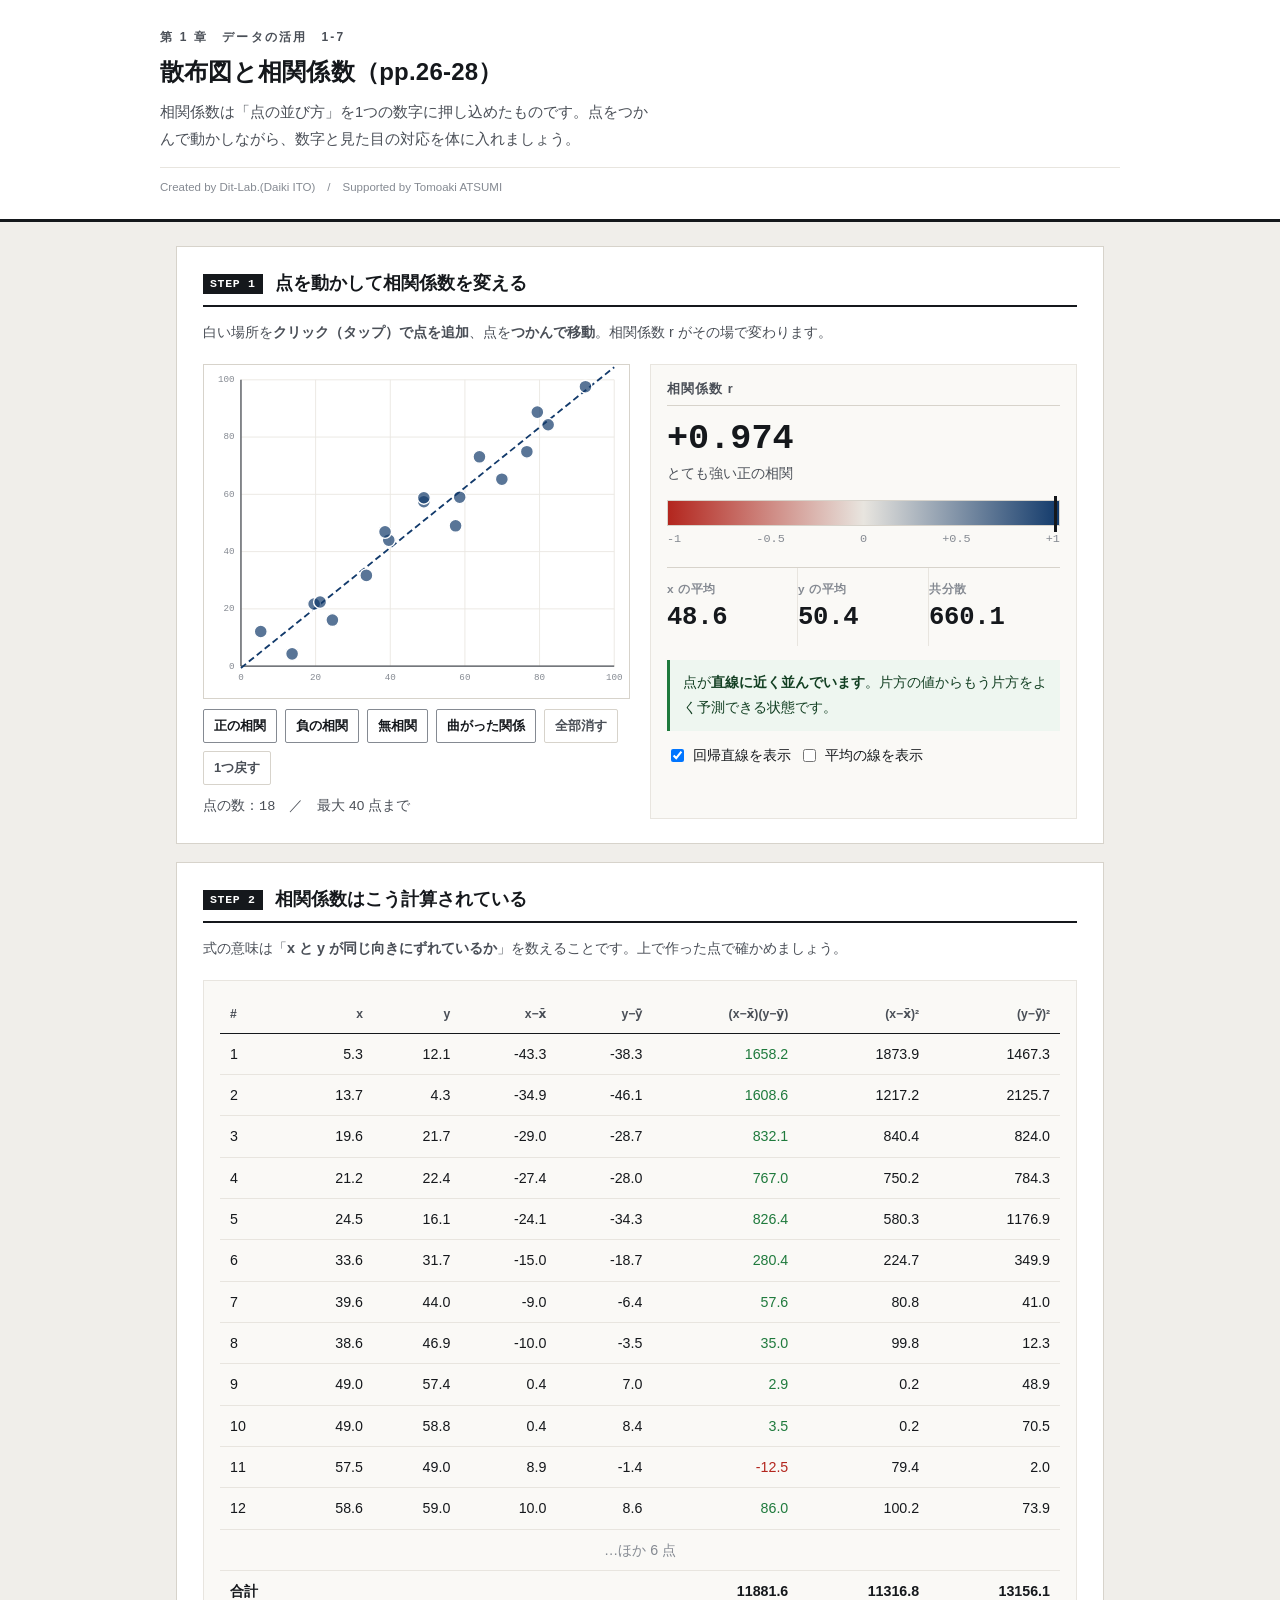
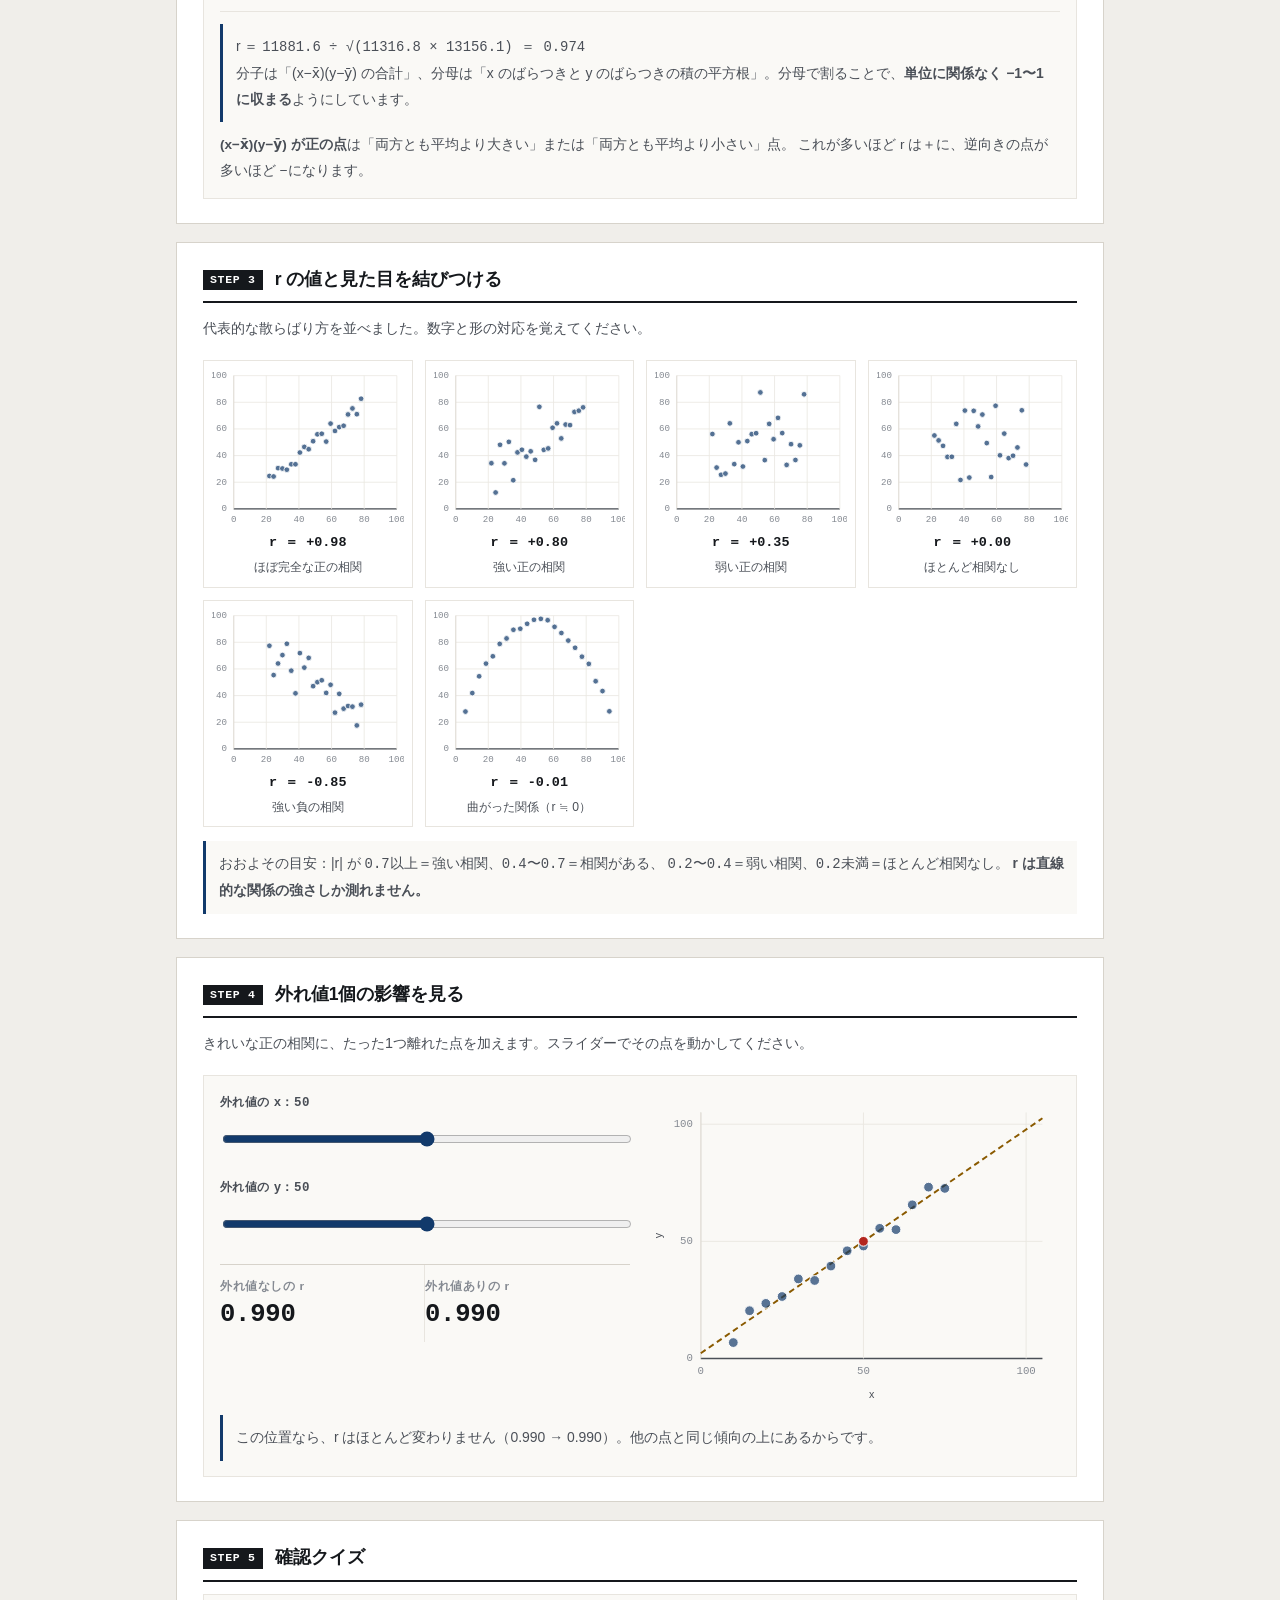
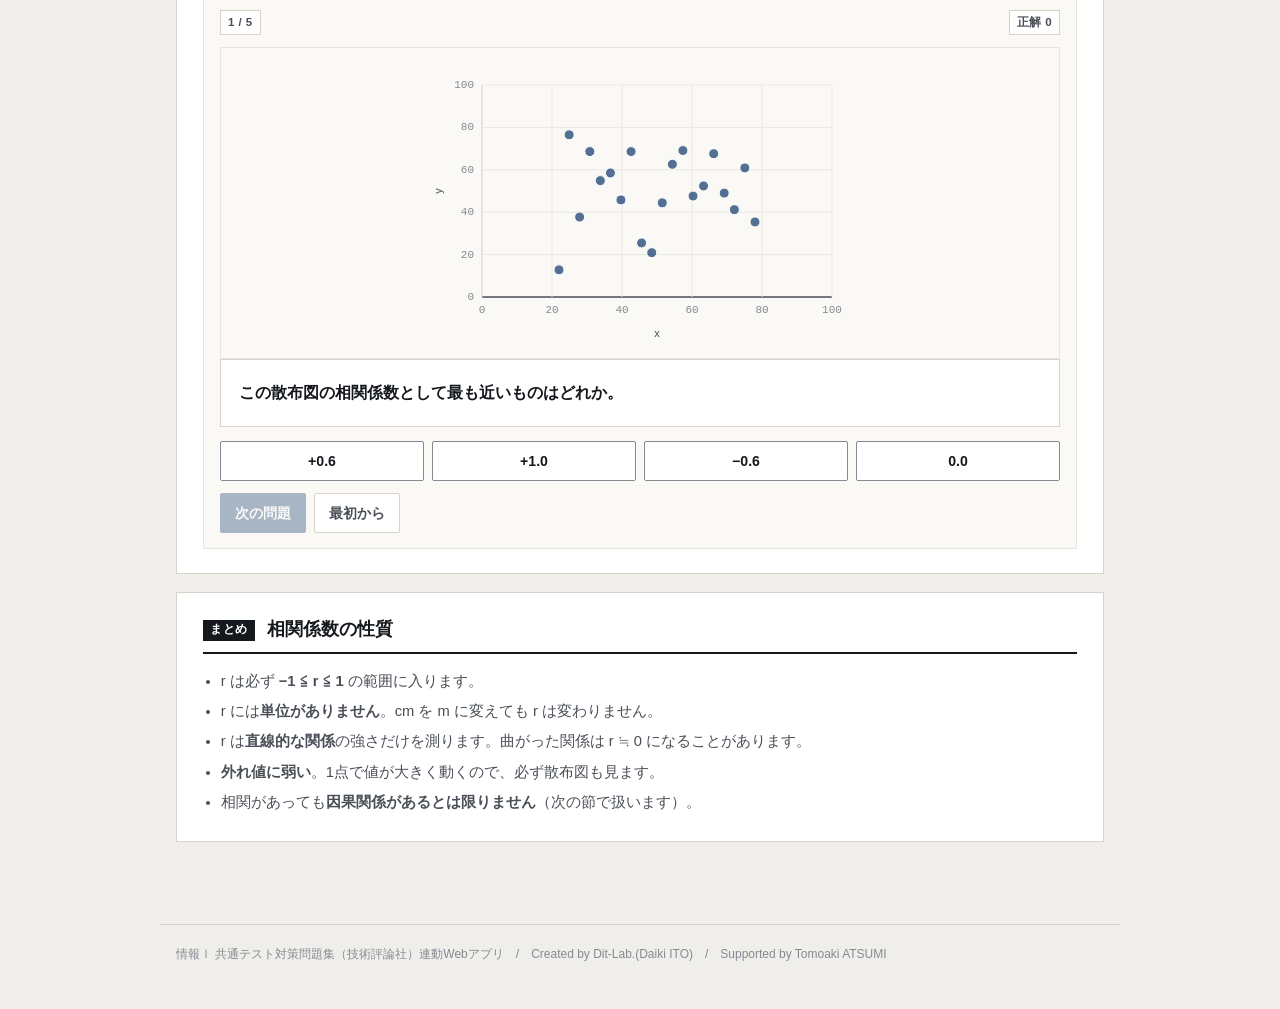
==== index.html @ 6dc11157 "feat: Streamlit版を静的Webアプリ化しGitHub Pagesで公開" ====
<!DOCTYPE html>
<html lang="ja">
<head>
<meta charset="UTF-8">
<meta name="viewport" content="width=device-width, initial-scale=1.0">
<title>散布図と相関係数｜情報Ⅰ共通テスト対策問題集</title>
<meta name="description" content="相関係数は「点の並び方」を1つの数字に押し込めたものです。点をつかんで動かしながら、数字と見た目の対応を体に入れましょう。">
<link rel="icon" href="data:image/svg+xml,%3Csvg xmlns=%22http://www.w3.org/2000/svg%22 viewBox=%220 0 32 32%22%3E%3Crect width=%2232%22 height=%2232%22 fill=%22%2315181c%22/%3E%3Ctext x=%2216%22 y=%2222%22 font-size=%2218%22 font-family=%22monospace%22 fill=%22%23fff%22 text-anchor=%22middle%22%3E01%3C/text%3E%3C/svg%3E">
<link rel="stylesheet" href="css/style.css">
<link rel="stylesheet" href="css/app.css">
</head>
<body>

<header class="app-header">
  <div class="inner">
    <span class="eyebrow">第 1 章　データの活用　1-7</span>
    <h1>散布図と相関係数（pp.26-28）</h1>
    <p class="lead">相関係数は「点の並び方」を1つの数字に押し込めたものです。点をつかんで動かしながら、数字と見た目の対応を体に入れましょう。</p>
    <p class="credit">Created by Dit-Lab.(Daiki ITO)　/　Supported by Tomoaki ATSUMI</p>
  </div>
</header>

<main class="wrap">
  <section class="step" id="step1">
    <h2><span class="no">STEP 1</span>点を動かして相関係数を変える</h2>
    <p class="desc">白い場所を<strong>クリック（タップ）で点を追加</strong>、点を<strong>つかんで移動</strong>。相関係数 r がその場で変わります。</p>

    <div class="grid c2">
      <div>
        <div id="playBox"></div>
        <div class="btn-row" style="margin-top:10px">
          <button class="btn sm" data-shape="pos">正の相関</button>
          <button class="btn sm" data-shape="neg">負の相関</button>
          <button class="btn sm" data-shape="none">無相関</button>
          <button class="btn sm" data-shape="curve">曲がった関係</button>
          <button class="btn sm ghost" id="clearPts">全部消す</button>
          <button class="btn sm ghost" id="undoPt">1つ戻す</button>
        </div>
        <p class="why" style="margin-top:8px">点の数：<span class="mono" id="ptCount">0</span>　／　最大 40 点まで</p>
      </div>

      <div class="panel">
        <h3>相関係数 r</h3>
        <div class="rval" id="rVal">—</div>
        <div class="rword" id="rWord"></div>
        <div class="rmeter">
          <div class="scale"><div class="needle" id="needle" style="left:50%"></div></div>
          <div class="ticks"><span>-1</span><span>-0.5</span><span>0</span><span>+0.5</span><span>+1</span></div>
        </div>
        <div class="metrics" style="margin-top:16px">
          <div class="metric"><div class="k">x の平均</div><div class="v" id="mMx">—</div></div>
          <div class="metric"><div class="k">y の平均</div><div class="v" id="mMy">—</div></div>
          <div class="metric"><div class="k">共分散</div><div class="v" id="mCov">—</div></div>
        </div>
        <div class="note" id="rNote" style="margin-top:14px"></div>
        <div class="btn-row" style="margin-top:12px">
          <label style="font-size:.85rem;display:flex;align-items:center;gap:6px">
            <input type="checkbox" id="showLine" checked> 回帰直線を表示
          </label>
          <label style="font-size:.85rem;display:flex;align-items:center;gap:6px">
            <input type="checkbox" id="showMean"> 平均の線を表示
          </label>
        </div>
      </div>
    </div>
  </section>

  <section class="step" id="step2">
    <h2><span class="no">STEP 2</span>相関係数はこう計算されている</h2>
    <p class="desc">式の意味は「<strong>x と y が同じ向きにずれているか</strong>」を数えることです。上で作った点で確かめましょう。</p>
    <div class="panel">
      <div class="tbl-scroll">
        <table class="tbl" id="calcTable">
          <thead><tr><th>#</th><th>x</th><th>y</th><th>x−x̄</th><th>y−ȳ</th><th>(x−x̄)(y−ȳ)</th><th>(x−x̄)²</th><th>(y−ȳ)²</th></tr></thead>
          <tbody></tbody><tfoot></tfoot>
        </table>
      </div>
      <div class="note info" style="margin-top:12px" id="formulaNote"></div>
      <p class="why" style="margin-top:10px">
        <strong>(x−x̄)(y−ȳ) が正の点</strong>は「両方とも平均より大きい」または「両方とも平均より小さい」点。
        これが多いほど r は＋に、逆向きの点が多いほど −になります。
      </p>
    </div>
  </section>

  <section class="step" id="step3">
    <h2><span class="no">STEP 3</span>r の値と見た目を結びつける</h2>
    <p class="desc">代表的な散らばり方を並べました。数字と形の対応を覚えてください。</p>
    <div class="gallery" id="gallery"></div>
    <div class="note info" style="margin-top:14px">
      おおよその目安：|r| が <span class="mono">0.7以上</span>＝強い相関、<span class="mono">0.4〜0.7</span>＝相関がある、
      <span class="mono">0.2〜0.4</span>＝弱い相関、<span class="mono">0.2未満</span>＝ほとんど相関なし。
      <strong>r は直線的な関係の強さしか測れません。</strong>
    </div>
  </section>

  <section class="step" id="step4">
    <h2><span class="no">STEP 4</span>外れ値1個の影響を見る</h2>
    <p class="desc">きれいな正の相関に、たった1つ離れた点を加えます。スライダーでその点を動かしてください。</p>
    <div class="panel">
      <div class="grid c2">
        <div>
          <label class="fld" for="outX">外れ値の x：<span class="mono" id="outXv">50</span></label>
          <input type="range" id="outX" min="0" max="100" step="1" value="50">
          <label class="fld" style="margin-top:10px" for="outY">外れ値の y：<span class="mono" id="outYv">50</span></label>
          <input type="range" id="outY" min="0" max="100" step="1" value="50">
          <div class="metrics" style="margin-top:14px">
            <div class="metric"><div class="k">外れ値なしの r</div><div class="v" id="rBase">—</div></div>
            <div class="metric"><div class="k">外れ値ありの r</div><div class="v" id="rWith">—</div></div>
          </div>
        </div>
        <div id="outChart"></div>
      </div>
      <div class="note" id="outNote" style="margin-top:12px"></div>
    </div>
  </section>

  <section class="step" id="step5">
    <h2><span class="no">STEP 5</span>確認クイズ</h2>
    <div class="panel">
      <div class="qhead">
        <span class="badge" id="qProgress">1 / 1</span>
        <span class="badge">正解 <span class="score" id="qScore">0</span></span>
      </div>
      <div id="qFigure"></div>
      <div class="card-q"><div class="q-scene" id="qText"></div></div>
      <div class="choice4" id="qChoices"></div>
      <div class="note" id="qFb" hidden style="margin-top:12px"></div>
      <div class="btn-row" style="margin-top:12px">
        <button class="btn primary" id="qNext" disabled>次の問題</button>
        <button class="btn ghost" id="qReset">最初から</button>
      </div>
    </div>
  </section>

  <section class="step">
    <h2><span class="no">まとめ</span>相関係数の性質</h2>
    <ul style="margin:0;padding-left:1.2em;color:var(--ink-2);font-size:.92rem;line-height:2.05">
      <li>r は必ず <strong>−1 ≦ r ≦ 1</strong> の範囲に入ります。</li>
      <li>r には<strong>単位がありません</strong>。cm を m に変えても r は変わりません。</li>
      <li>r は<strong>直線的な関係</strong>の強さだけを測ります。曲がった関係は r ≒ 0 になることがあります。</li>
      <li><strong>外れ値に弱い</strong>。1点で値が大きく動くので、必ず散布図も見ます。</li>
      <li>相関があっても<strong>因果関係があるとは限りません</strong>（次の節で扱います）。</li>
    </ul>
  </section>

</main>

<footer class="app-footer">
  情報Ⅰ 共通テスト対策問題集（技術評論社）連動Webアプリ　/　Created by Dit-Lab.(Daiki ITO)　/　Supported by Tomoaki ATSUMI
</footer>

<script src="js/chart.js"></script>
<script src="js/app.js"></script>
</body>
</html>
---- css/style.css ----
/* =========================================================
   情報Ⅰ 共通テスト対策問題集 — Web アプリ共通スタイル
   紙面（参考書）に寄せた設計。装飾色は使わず、色は意味を持つときだけ。
   ========================================================= */

:root{
  --paper:#ffffff;
  --paper-2:#faf9f6;      /* うすい紙 */
  --bg:#f0eeea;           /* 台紙 */
  --ink:#15181c;
  --ink-2:#4a4f57;
  --ink-3:#858a92;
  --rule:#d7d3cb;         /* 罫線 */
  --rule-2:#e8e5df;
  --accent:#123a6b;       /* 濃紺。主要操作と現在地だけに使う */
  --accent-w:#e9eef6;
  --zero:#c0392b;         /* 左＝0 */
  --one:#1d4ed8;          /* 右＝1 */
  --ok:#1f7a3d;   --ok-bg:#eef6f0;
  --ng:#b3261e;   --ng-bg:#fbefee;
  --warn:#8a5a00; --warn-bg:#fbf5e8;
  --font:"Hiragino Kaku Gothic ProN","Hiragino Sans","Yu Gothic Medium","Yu Gothic",
         "Noto Sans JP",Meiryo,-apple-system,BlinkMacSystemFont,sans-serif;
  --mono:"SFMono-Regular",Menlo,Consolas,"Courier New",monospace;
}

*{box-sizing:border-box}
[hidden]{display:none !important}
html{-webkit-text-size-adjust:100%}
body{
  margin:0; background:var(--bg); color:var(--ink);
  font-family:var(--font); font-size:16px; line-height:1.85;
  font-feature-settings:"palt" 1;
}
h1,h2,h3,h4{line-height:1.45; margin:0; font-weight:700}
p{margin:0 0 .75em} p:last-child{margin-bottom:0}
a{color:var(--accent)}

/* ---------- 標題 ---------- */
.app-header{background:var(--paper); border-bottom:3px solid var(--ink); padding:26px 20px 20px}
.app-header .inner{max-width:960px; margin:0 auto}
.app-header .eyebrow{
  font-size:.75rem; font-weight:700; color:var(--ink-2); letter-spacing:.18em;
  display:block; margin-bottom:7px;
}
.app-header h1{font-size:1.5rem; letter-spacing:.01em}
.app-header .lead{font-size:.92rem; color:var(--ink-2); margin-top:9px; max-width:60ch}
.app-header .credit{
  font-size:.72rem; color:var(--ink-3); margin-top:14px;
  padding-top:9px; border-top:1px solid var(--rule-2);
}

/* ---------- 版面 ---------- */
.wrap{max-width:960px; margin:0 auto; padding:24px 16px 64px}
.step{background:var(--paper); border:1px solid var(--rule); padding:24px 26px; margin-bottom:18px}
.step > h2{
  display:flex; align-items:baseline; gap:12px; font-size:1.1rem;
  padding-bottom:9px; border-bottom:2px solid var(--ink); margin-bottom:12px;
}
.step > h2 .no{
  flex:none; font-family:var(--mono); font-size:.72rem; font-weight:700;
  background:var(--ink); color:var(--paper); padding:2px 7px; letter-spacing:.06em;
  position:relative; top:-2px;
}
.step > .desc{color:var(--ink-2); font-size:.9rem; margin-bottom:18px}
.step[hidden]{display:none}

.grid{display:grid; gap:20px}
.grid > *{min-width:0}          /* 子の中身で列が広がるのを防ぐ */
@media(min-width:800px){ .grid.c2{grid-template-columns:1fr 1fr} }

.panel{border:1px solid var(--rule-2); background:var(--paper-2); padding:15px 16px; min-width:0}
.panel > h3{
  font-size:.8rem; font-weight:700; color:var(--ink-2); letter-spacing:.08em;
  margin-bottom:12px; padding-bottom:6px; border-bottom:1px solid var(--rule);
}

/* ---------- 部品 ---------- */
.btn{
  appearance:none; border:1px solid var(--ink-3); background:var(--paper); color:var(--ink);
  font-family:inherit; font-size:.88rem; font-weight:700; padding:8px 14px;
  border-radius:2px; cursor:pointer; min-height:40px; line-height:1.4;
  transition:background .12s, border-color .12s, color .12s;
}
.btn:hover:not(:disabled){background:var(--accent-w); border-color:var(--accent); color:var(--accent)}
.btn:disabled{opacity:.35; cursor:not-allowed}
.btn.primary{background:var(--accent); color:var(--paper); border-color:var(--accent)}
.btn.primary:hover:not(:disabled){background:#0d2c53; color:var(--paper)}
.btn.ghost{border-color:var(--rule); color:var(--ink-2)}
.btn.sm{font-size:.8rem; padding:5px 10px; min-height:34px}
.btn-row{display:flex; flex-wrap:wrap; gap:8px; align-items:center}

/* タブ（見出し下線式） */
.seg{display:flex; gap:0; border-bottom:1px solid var(--rule)}
.seg button{
  appearance:none; border:0; background:transparent; font-family:inherit; font-size:.88rem;
  font-weight:700; color:var(--ink-3); padding:9px 4px; margin-right:26px; cursor:pointer;
  border-bottom:3px solid transparent; margin-bottom:-1px; min-height:40px;
}
.seg button:hover{color:var(--ink-2)}
.seg button[aria-pressed="true"]{color:var(--ink); border-bottom-color:var(--accent)}

label.fld{display:block; font-size:.78rem; font-weight:700; color:var(--ink-2); margin-bottom:5px; letter-spacing:.04em}
input[type=text], textarea, input[type=number]{
  width:100%; font-family:inherit; font-size:1rem; color:var(--ink);
  border:1px solid var(--ink-3); border-radius:2px; padding:9px 11px;
  background:var(--paper); min-height:42px;
}
input:focus, textarea:focus{outline:2px solid var(--accent); outline-offset:-1px; border-color:var(--accent)}
.btn:focus-visible, .seg button:focus-visible, .node-card:focus-visible{outline:2px solid var(--accent); outline-offset:2px}
textarea{resize:vertical; line-height:1.7}
.mono{font-family:var(--mono)}

table.tbl{width:100%; border-collapse:collapse; font-size:.89rem}
table.tbl th, table.tbl td{border-bottom:1px solid var(--rule-2); padding:7px 10px; text-align:right}
table.tbl th:first-child, table.tbl td:first-child{text-align:left}
table.tbl thead th{border-bottom:1.5px solid var(--ink); font-size:.76rem; color:var(--ink-2); font-weight:700; white-space:nowrap}
.tbl-scroll{overflow-x:auto; -webkit-overflow-scrolling:touch; max-width:100%}

.note{padding:10px 13px; font-size:.87rem; border-left:3px solid var(--ink-3); background:var(--paper-2)}
.note.ok{background:var(--ok-bg); border-left-color:var(--ok); color:#123f22}
.note.ng{background:var(--ng-bg); border-left-color:var(--ng); color:#6d1a15}
.note.info{background:var(--paper-2); border-left-color:var(--accent); color:var(--ink-2)}
.note.warn{background:var(--warn-bg); border-left-color:var(--warn); color:#5c3d00}
.note[hidden]{display:none}

.badge{
  display:inline-block; font-size:.72rem; font-weight:700; padding:1px 7px;
  border:1px solid var(--rule); color:var(--ink-2); background:var(--paper); letter-spacing:.04em;
}

/* 数値は罫線で仕切るだけ。カードにしない */
.metrics{display:flex; flex-wrap:wrap; gap:0; border-top:1px solid var(--rule)}
.metric{flex:1 1 130px; padding:11px 14px 11px 0; border-right:1px solid var(--rule-2)}
.metric:last-child{border-right:0}
.metric .k{font-size:.74rem; color:var(--ink-3); font-weight:700; letter-spacing:.05em}
.metric .v{font-size:1.6rem; font-weight:700; line-height:1.3; font-family:var(--mono); letter-spacing:-.01em}
.metric .s{font-size:.76rem; color:var(--ink-2)}

.bit0{color:var(--zero); font-weight:700}
.bit1{color:var(--one); font-weight:700}

.app-footer{
  max-width:960px; margin:0 auto; padding:18px 16px 44px; color:var(--ink-3);
  font-size:.75rem; border-top:1px solid var(--rule);
}
.sr-only{position:absolute;width:1px;height:1px;overflow:hidden;clip:rect(0 0 0 0);white-space:nowrap}

@media(max-width:640px){
  body{font-size:15px}
  .app-header{padding:20px 16px 16px}
  .app-header h1{font-size:1.16rem}
  .wrap{padding:16px 12px 52px}
  .step{padding:18px 15px}
  .seg button{margin-right:18px; font-size:.84rem}
  .metric{flex-basis:50%; border-right:0}
}
@media (prefers-reduced-motion:reduce){ *{animation:none!important; transition:none!important} }
---- css/app.css ----
.qhead{display:flex; justify-content:space-between; align-items:center; margin-bottom:12px}
.card-q{border:1px solid var(--rule); background:var(--paper); padding:18px; margin-bottom:14px}
.q-scene{font-size:1rem; font-weight:700; line-height:1.9}
.choice4{display:grid; gap:8px; grid-template-columns:repeat(auto-fit,minmax(140px,1fr))}
.choice4 .btn.correct{background:var(--ok-bg); border-color:var(--ok); color:var(--ok)}
.choice4 .btn.wrong{background:var(--ng-bg); border-color:var(--ng); color:var(--ng)}
.choice4.locked{pointer-events:none}

#playBox{border:1px solid var(--rule); background:var(--paper); touch-action:none; cursor:crosshair; user-select:none}
#playBox svg{display:block}
#playBox circle.pt{cursor:grab}
#playBox circle.pt:hover{stroke:var(--accent); stroke-width:2.5}
#playBox circle.pt.drag{cursor:grabbing}

.rmeter{margin-top:14px}
.rmeter .scale{position:relative; height:26px; background:linear-gradient(90deg,#b3261e 0%,#e8e5df 50%,#123a6b 100%); border:1px solid var(--rule)}
.rmeter .needle{position:absolute; top:-5px; width:3px; height:36px; background:var(--ink); transition:left .18s ease}
.rmeter .ticks{display:flex; justify-content:space-between; font-size:.74rem; color:var(--ink-3); font-family:var(--mono); margin-top:3px}
.rval{font-family:var(--mono); font-size:2.2rem; font-weight:700; line-height:1.2}
.rword{font-size:.9rem; color:var(--ink-2)}

.gallery{display:grid; gap:12px; grid-template-columns:repeat(auto-fit,minmax(190px,1fr))}
.gallery figure{margin:0; border:1px solid var(--rule-2); padding:8px; background:var(--paper)}
.gallery figcaption{font-family:var(--mono); font-size:.84rem; text-align:center; margin-top:4px; font-weight:700}
.gallery .cap2{font-size:.76rem; color:var(--ink-2); text-align:center; font-family:var(--font)}

.calcgrid{display:grid; gap:0; grid-template-columns:1fr; font-family:var(--mono); font-size:.88rem}
#calcTable td, #calcTable th{white-space:nowrap}
input[type=range]{width:100%; accent-color:var(--accent); height:34px}
.why{font-size:.85rem; color:var(--ink-2); line-height:1.85}
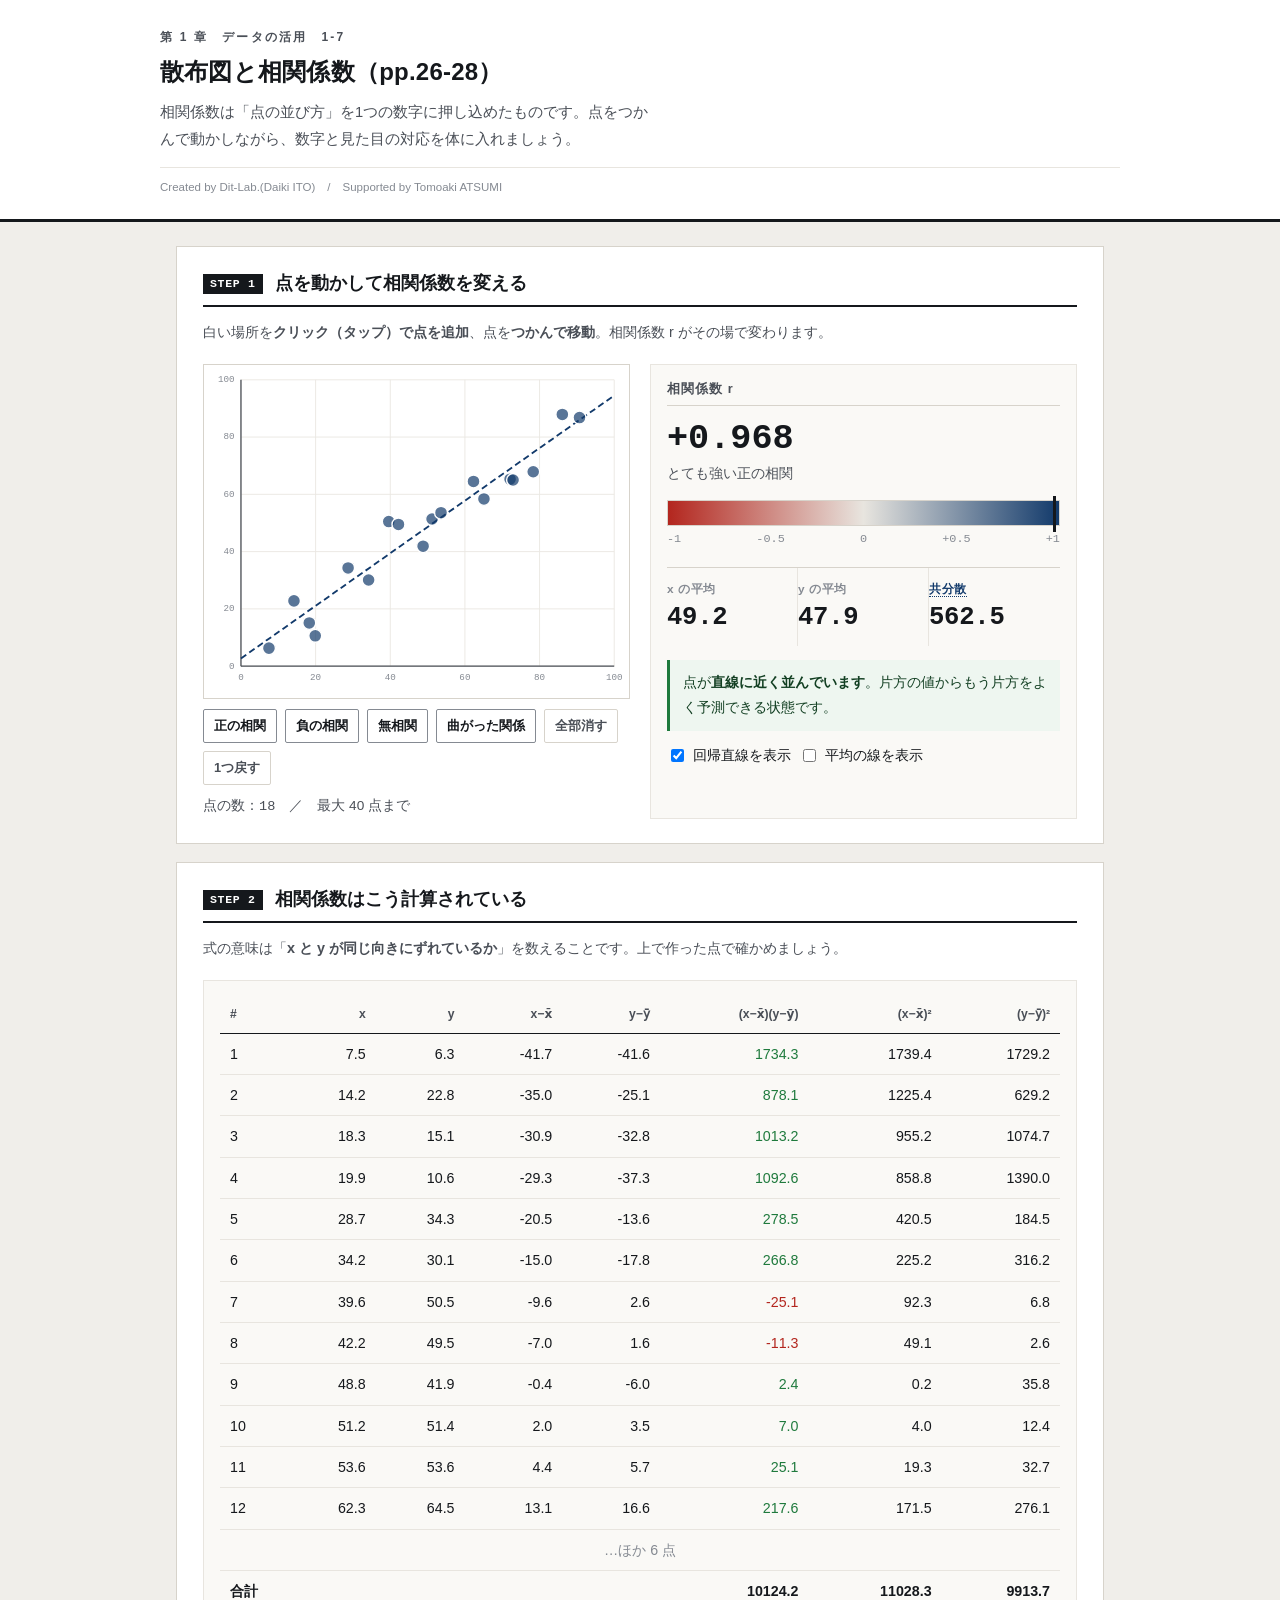
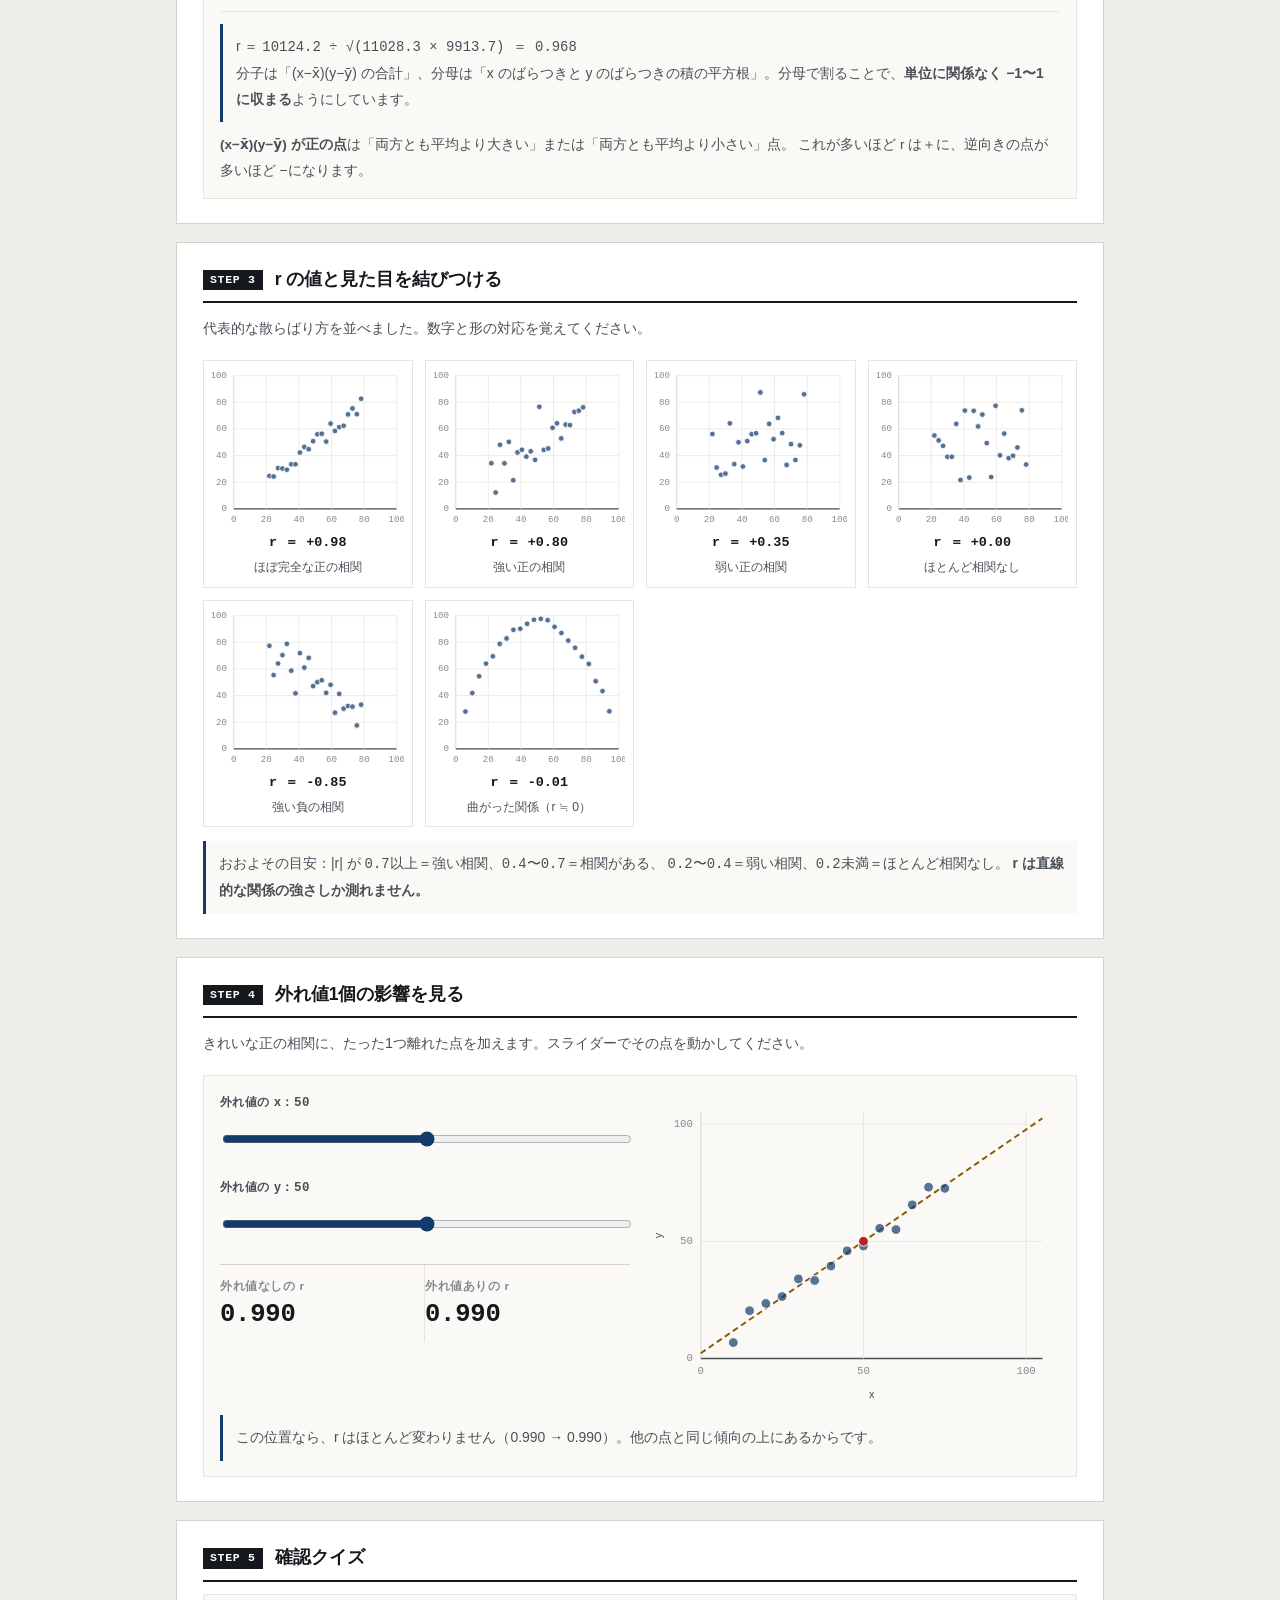
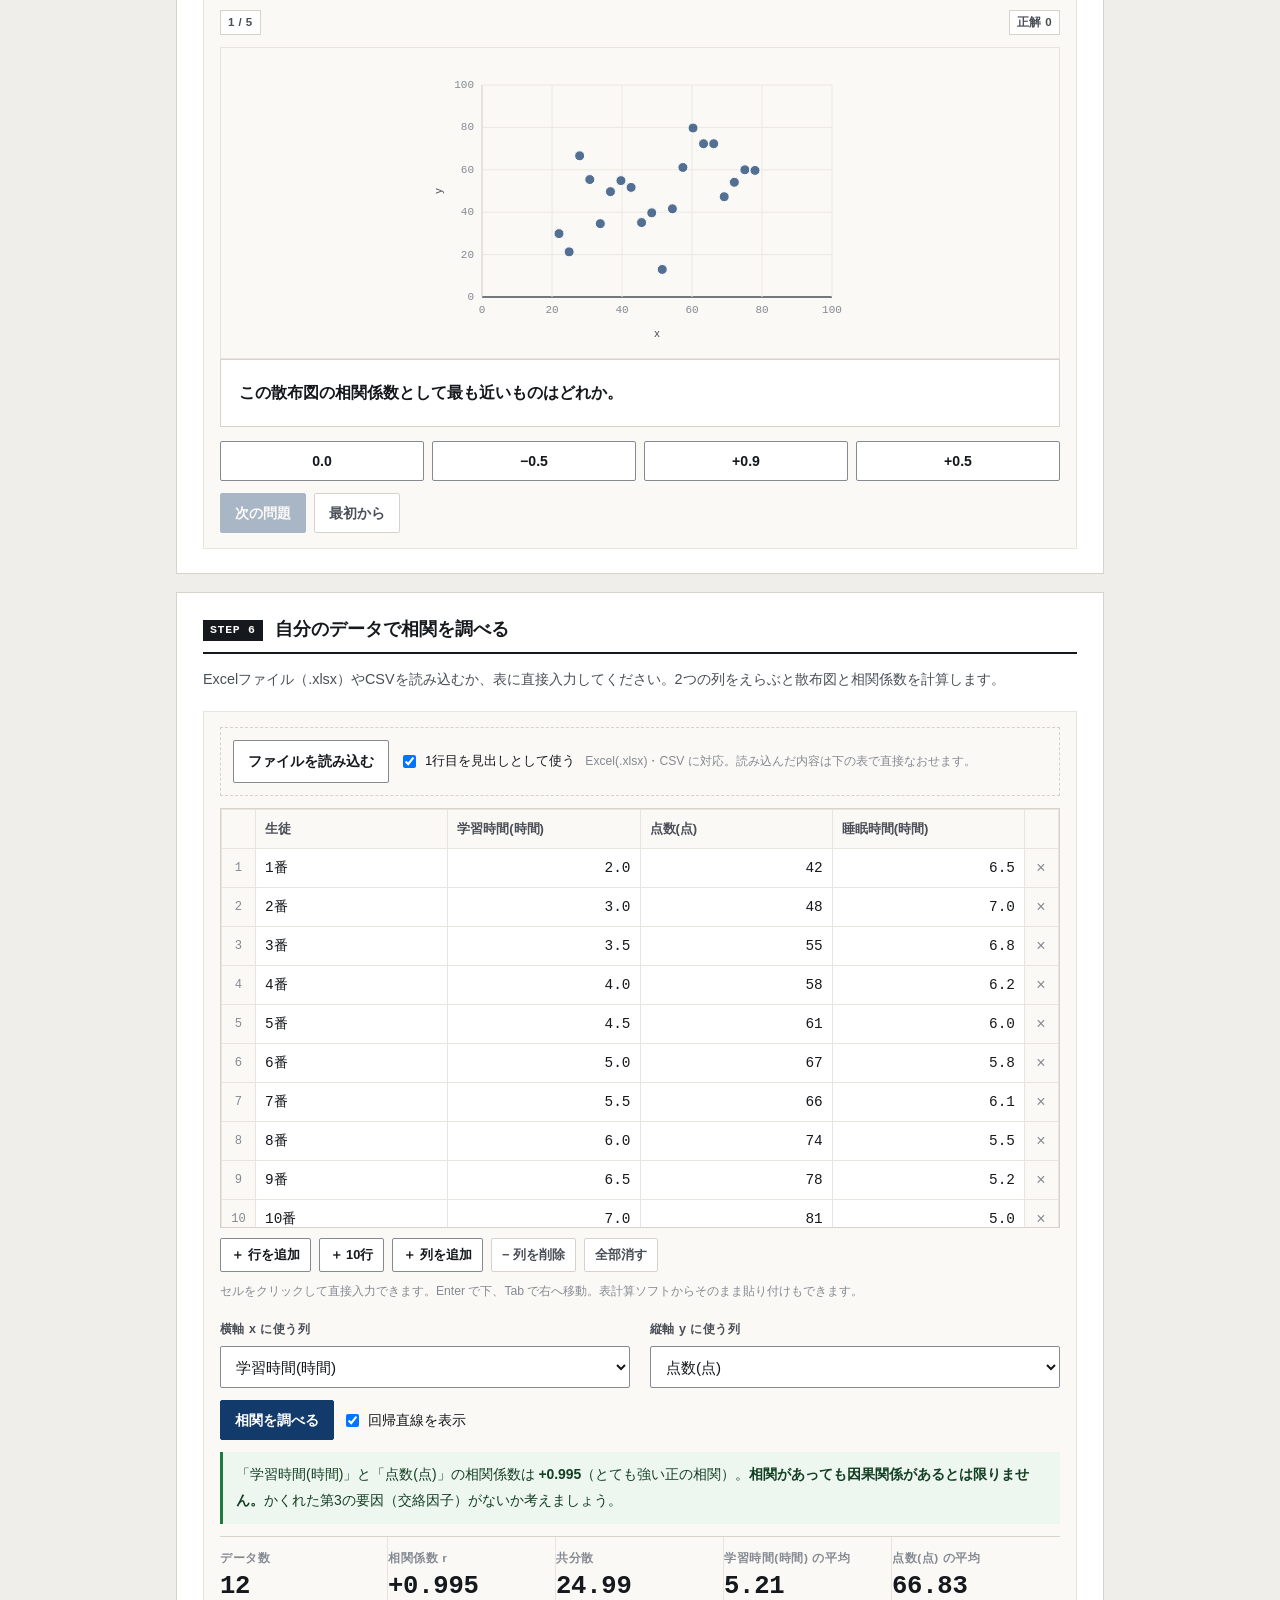
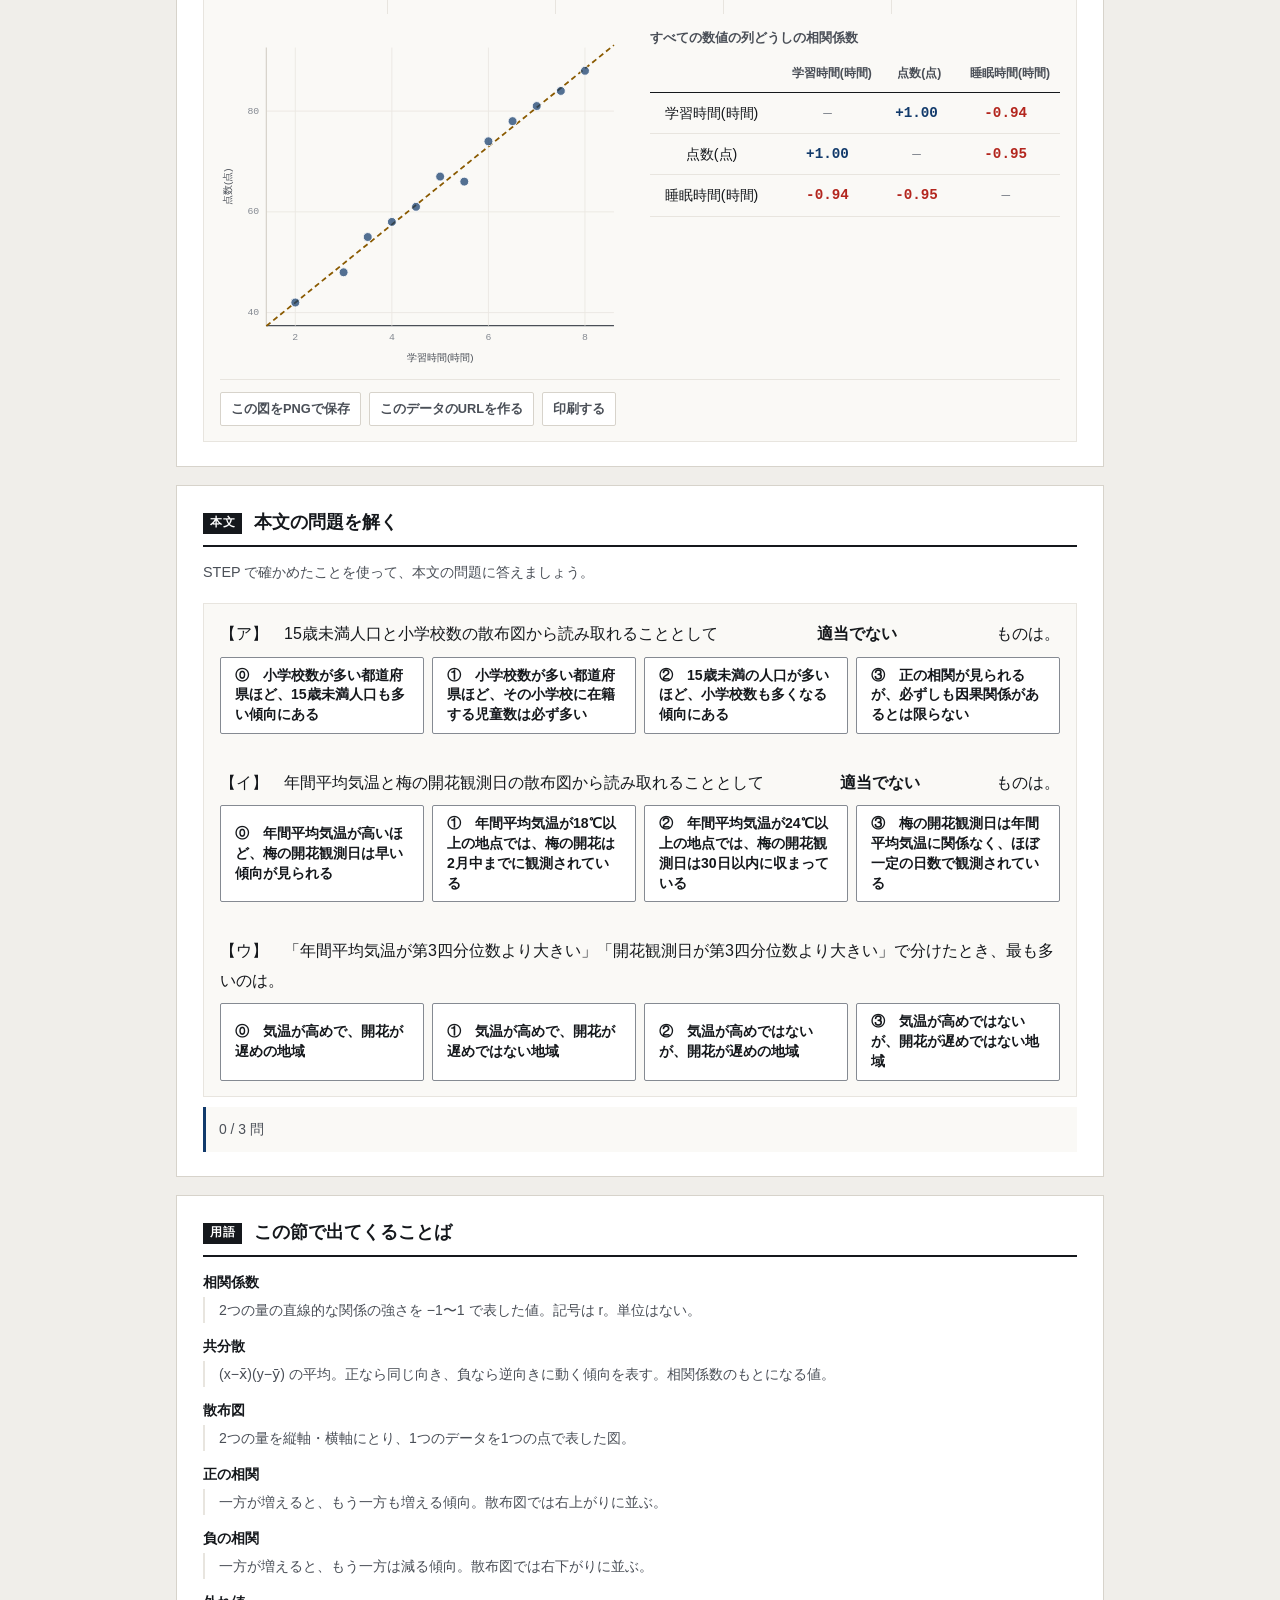
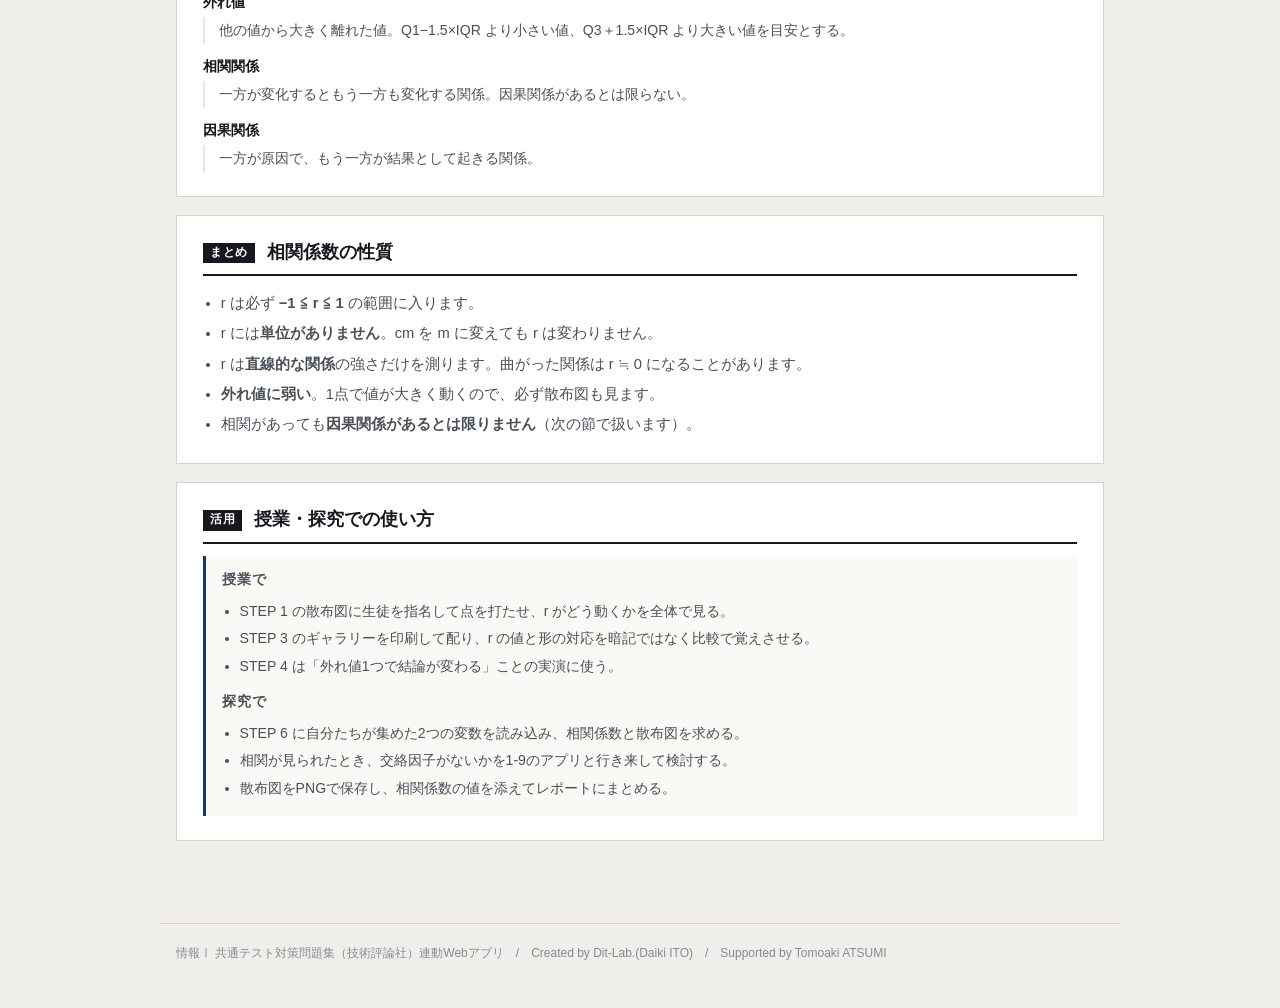
==== commit cc8d1ad5: "feat: 本文の問題（空欄と解答群）をアプリ内で解けるセクションを追加。本文の答えと解説を明示" ====
--- a/index.html
+++ b/index.html
@@ -6,8 +6,8 @@
 <title>散布図と相関係数｜情報Ⅰ共通テスト対策問題集</title>
 <meta name="description" content="相関係数は「点の並び方」を1つの数字に押し込めたものです。点をつかんで動かしながら、数字と見た目の対応を体に入れましょう。">
 <link rel="icon" href="data:image/svg+xml,%3Csvg xmlns=%22http://www.w3.org/2000/svg%22 viewBox=%220 0 32 32%22%3E%3Crect width=%2232%22 height=%2232%22 fill=%22%2315181c%22/%3E%3Ctext x=%2216%22 y=%2222%22 font-size=%2218%22 font-family=%22monospace%22 fill=%22%23fff%22 text-anchor=%22middle%22%3E01%3C/text%3E%3C/svg%3E">
-<link rel="stylesheet" href="css/style.css">
-<link rel="stylesheet" href="css/app.css">
+<link rel="stylesheet" href="css/style.css?v=239696b1">
+<link rel="stylesheet" href="css/app.css?v=954ccb42">
 </head>
 <body>
 
@@ -50,7 +50,7 @@
         <div class="metrics" style="margin-top:16px">
           <div class="metric"><div class="k">x の平均</div><div class="v" id="mMx">—</div></div>
           <div class="metric"><div class="k">y の平均</div><div class="v" id="mMy">—</div></div>
-          <div class="metric"><div class="k">共分散</div><div class="v" id="mCov">—</div></div>
+          <div class="metric"><div class="k"><span class="term" data-t="共分散">共分散</span></div><div class="v" id="mCov">—</div></div>
         </div>
         <div class="note" id="rNote" style="margin-top:14px"></div>
         <div class="btn-row" style="margin-top:12px">
@@ -133,6 +133,45 @@
     </div>
   </section>
 
+
+  <section class="step" id="step6">
+    <h2><span class="no">STEP 6</span>自分のデータで相関を調べる</h2>
+    <p class="desc">Excelファイル（.xlsx）やCSVを読み込むか、表に直接入力してください。2つの列をえらぶと散布図と相関係数を計算します。</p>
+    <div class="panel">
+      <div id="dataInput"></div>
+      <div class="grid c2" style="margin-top:16px">
+        <div><label class="fld" for="mx">横軸 x に使う列</label><select id="mx" class="sel"></select></div>
+        <div><label class="fld" for="my">縦軸 y に使う列</label><select id="my" class="sel"></select></div>
+      </div>
+      <div class="btn-row" style="margin-top:12px">
+        <button class="btn primary" id="calcMine">相関を調べる</button>
+        <label style="font-size:.85rem;display:flex;align-items:center;gap:6px"><input type="checkbox" id="myLine" checked> 回帰直線を表示</label>
+      </div>
+      <div class="note" id="myNote" hidden style="margin-top:12px"></div>
+      <div class="metrics" id="myStats" style="margin-top:12px"></div>
+      <div class="grid c2" style="margin-top:14px">
+        <div id="myChart"></div>
+        <div>
+          <h3 style="font-size:.82rem;color:var(--ink-2);margin-bottom:8px">すべての数値の列どうしの相関係数</h3>
+          <div class="tbl-scroll"><table class="tbl" id="myMatrix"></table></div>
+        </div>
+      </div>
+      <div class="toolbar" id="myTools"></div>
+    </div>
+  </section>
+
+  <section class="step" id="stepBook">
+    <h2><span class="no">本文</span>本文の問題を解く</h2>
+    <p class="desc">STEP で確かめたことを使って、本文の問題に答えましょう。</p>
+    <div class="panel" id="bookBox"></div>
+    <div class="note" id="bookNote" style="margin-top:10px"></div>
+  </section>
+
+  <section class="step" id="glossary">
+    <h2><span class="no">用語</span>この節で出てくることば</h2>
+    <div id="glossBox"></div>
+  </section>
+
   <section class="step">
     <h2><span class="no">まとめ</span>相関係数の性質</h2>
     <ul style="margin:0;padding-left:1.2em;color:var(--ink-2);font-size:.92rem;line-height:2.05">
@@ -144,13 +183,37 @@
     </ul>
   </section>
 
+  <section class="step">
+    <h2><span class="no">活用</span>授業・探究での使い方</h2>
+    <div class="use-note">
+      <h3>授業で</h3>
+      <ul>
+        <li>STEP 1 の散布図に生徒を指名して点を打たせ、r がどう動くかを全体で見る。</li>
+        <li>STEP 3 のギャラリーを印刷して配り、r の値と形の対応を暗記ではなく比較で覚えさせる。</li>
+        <li>STEP 4 は「外れ値1つで結論が変わる」ことの実演に使う。</li>
+      </ul>
+      <h3 style="margin-top:12px">探究で</h3>
+      <ul>
+        <li>STEP 6 に自分たちが集めた2つの変数を読み込み、相関係数と散布図を求める。</li>
+        <li>相関が見られたとき、交絡因子がないかを1-9のアプリと行き来して検討する。</li>
+        <li>散布図をPNGで保存し、相関係数の値を添えてレポートにまとめる。</li>
+      </ul>
+    </div>
+  </section>
+
 </main>
 
 <footer class="app-footer">
   情報Ⅰ 共通テスト対策問題集（技術評論社）連動Webアプリ　/　Created by Dit-Lab.(Daiki ITO)　/　Supported by Tomoaki ATSUMI
 </footer>
 
-<script src="js/chart.js"></script>
-<script src="js/app.js"></script>
+<script src="js/tools.js?v=c07db610"></script>
+<script src="js/chart.js?v=fb6e3be1"></script>
+<script src="js/grid.js?v=b72ee2f5"></script>
+<script src="js/xlsx.js?v=53c47a9c"></script>
+<script src="js/datainput.js?v=dbe2aecf"></script>
+<script src="js/terms.js?v=e9184cc4"></script>
+<script src="js/quiz.js?v=5d6779cc"></script>
+<script src="js/app.js?v=f977feae"></script>
 </body>
 </html>
--- a/css/style.css
+++ b/css/style.css
@@ -156,3 +156,114 @@
   .metric{flex-basis:50%; border-right:0}
 }
 @media (prefers-reduced-motion:reduce){ *{animation:none!important; transition:none!important} }
+
+/* ---------- 自分のデータ・共有・印刷 ---------- */
+.toolbar{display:flex; flex-wrap:wrap; gap:8px; align-items:center; margin-top:12px;
+  padding-top:12px; border-top:1px solid var(--rule-2)}
+.toolbar .hint{font-size:.78rem; color:var(--ink-3)}
+.paste-area{width:100%; min-height:110px; font-family:var(--mono); font-size:.86rem}
+.use-note{background:var(--paper-2); border-left:3px solid var(--accent); padding:14px 16px; font-size:.88rem}
+.use-note h3{font-size:.86rem; letter-spacing:.06em; margin-bottom:8px; color:var(--ink-2)}
+.use-note ol, .use-note ul{margin:0; padding-left:1.25em; line-height:1.95; color:var(--ink-2)}
+
+@media print{
+  body{background:#fff}
+  .app-header{border-bottom:2px solid #000}
+  .step{border:1px solid #bbb; break-inside:avoid; page-break-inside:avoid; margin-bottom:12px}
+  .btn, .seg, .toolbar, input[type=range]{display:none !important}
+  .note{border-left-width:2px}
+  a[href]:after{content:""}
+}
+
+/* ---------- 入力グリッド ---------- */
+.dg-scroll{overflow:auto; -webkit-overflow-scrolling:touch; border:1px solid var(--rule); background:var(--paper); max-height:420px}
+table.dg{border-collapse:collapse; font-family:var(--mono); font-size:.9rem; min-width:100%}
+table.dg th, table.dg td{border:1px solid var(--rule-2); padding:0}
+table.dg thead th{background:var(--paper-2); position:sticky; top:0; z-index:2}
+table.dg .dg-n{background:var(--paper-2); color:var(--ink-3); font-size:.76rem; font-weight:400;
+  text-align:center; min-width:34px; padding:0 4px; position:sticky; left:0; z-index:1}
+table.dg .dg-corner{background:var(--paper-2); min-width:34px; position:sticky; left:0; z-index:3}
+table.dg .dg-act{background:var(--paper-2); width:34px}
+.dg-h, .dg-c{width:100%; min-width:96px; border:0; background:transparent; font-family:inherit;
+  font-size:.9rem; padding:8px 9px; color:var(--ink); min-height:38px}
+.dg-h{font-weight:700; font-family:var(--font); font-size:.82rem; color:var(--ink-2)}
+.dg-c.num{text-align:right}
+.dg-c:focus, .dg-h:focus{outline:2px solid var(--accent); outline-offset:-2px; background:var(--accent-w)}
+.dg-del{border:0; background:transparent; color:var(--ink-3); cursor:pointer; width:32px; height:34px; font-size:1rem}
+.dg-del:hover{color:var(--ng)}
+.dg-tools{display:flex; flex-wrap:wrap; gap:8px; align-items:center; margin-top:10px}
+.dg-hint{font-size:.76rem; color:var(--ink-3)}
+
+/* ---------- ファイル読み込み ---------- */
+.filebox{display:flex; flex-wrap:wrap; gap:10px; align-items:center; padding:12px;
+  border:1px dashed var(--rule); background:var(--paper-2)}
+.filebox input[type=file]{font-size:.85rem; font-family:inherit; max-width:100%}
+.filebox .sel{max-width:220px}
+.filelabel{display:inline-flex; align-items:center; gap:6px; font-size:.85rem; font-weight:700;
+  border:1px solid var(--ink-3); background:var(--paper); padding:8px 14px; border-radius:2px; cursor:pointer; min-height:40px}
+.filelabel:hover{border-color:var(--accent); color:var(--accent); background:var(--accent-w)}
+.filelabel input{display:none}
+
+/* ---------- 用語解説 ---------- */
+.term{position:relative; border-bottom:1.5px dotted var(--accent); cursor:help; color:var(--accent); font-weight:700}
+.term .term-pop{display:none; position:absolute; left:0; top:1.7em; z-index:50; width:min(300px,78vw);
+  background:var(--paper); border:1px solid var(--ink-3); box-shadow:0 6px 20px rgba(0,0,0,.14);
+  padding:10px 12px; font-size:.82rem; font-weight:400; color:var(--ink-2); line-height:1.75;
+  border-left:3px solid var(--accent); cursor:auto; text-align:left}
+.term .term-pop b{display:block; color:var(--ink); font-size:.86rem; margin-bottom:3px}
+.term.open .term-pop{display:block}
+dl.gloss{margin:0; font-size:.88rem}
+dl.gloss dt{font-weight:700; color:var(--ink); margin-top:10px}
+dl.gloss dt:first-child{margin-top:0}
+dl.gloss dd{margin:2px 0 0; color:var(--ink-2); line-height:1.85; padding-left:1em; border-left:2px solid var(--rule-2)}
+@media print{ .term{border-bottom:0; color:inherit} .term .term-pop{display:none !important} }
+
+/* ---------- スマホ・タブレット ---------- */
+@media (max-width:1024px){
+  /* iOS で入力時に画面が勝手に拡大するのを防ぐ（16px 未満だとズームする） */
+  input[type=text], input[type=number], textarea, select, .dg-c, .dg-h{ font-size:16px }
+  .dg-c, .dg-h{ min-width:110px }
+}
+@media (max-width:820px){
+  .grid.c2{grid-template-columns:1fr}
+  .dg-scroll{max-height:340px}
+  .filebox{flex-direction:column; align-items:stretch}
+  .filebox .sel{max-width:100%}
+  .term .term-pop{left:auto; right:0; width:min(280px,86vw)}
+}
+@media (max-width:480px){
+  .step > h2{font-size:1rem; flex-wrap:wrap}
+  .metrics{gap:0}
+  .metric{flex-basis:50%; padding-right:10px}
+  .metric .v{font-size:1.3rem}
+  .btn{padding:8px 12px}
+  .dg-tools{gap:6px}
+  .dg-hint{width:100%}
+}
+/* タッチ操作でのスクロールを滑らかに */
+.tbl-scroll, .dg-scroll, .tree-box{ -webkit-overflow-scrolling:touch; overscroll-behavior-x:contain }
+
+/* 幅指定つきの入力欄がスマートフォンではみ出さないようにする */
+input[type=text], input[type=number], input[type=search], textarea, select{ max-width:100% }
+.btn-row > label{ min-width:0; max-width:100% }
+.btn-row > label input, .btn-row > label select{ max-width:100% }
+
+/* 共通：○×判定・並べかえ（quiz.js 用） */
+.abcde{border:1px solid var(--rule); border-radius:3px; overflow:hidden}
+.abcde > div{border-top:1px solid var(--rule); padding:10px 12px}
+.abcde > div:first-child{border-top:0}
+.abcde .st{display:flex; gap:10px; align-items:flex-start; flex-wrap:wrap}
+.abcde .st .k{font-weight:700; font-family:var(--mono); min-width:1.4em}
+.abcde .st .t{flex:1; min-width:12em}
+.abcde .jb{display:flex; gap:6px}
+.abcde .jb .btn{min-width:3.4em; padding:6px 10px; text-align:center}
+.prep{display:grid; grid-template-columns:repeat(auto-fit,minmax(150px,1fr)); gap:10px; margin-top:10px}
+.prep .slot{border:1px dashed var(--ink-3); border-radius:3px; padding:10px; min-height:92px; background:var(--paper)}
+.prep .slot.filled{border-style:solid}
+.prep .slot .tag{font:700 .74rem/1.4 var(--mono); color:var(--accent); display:block; margin-bottom:6px}
+.prep .slot .txt{font-size:.86rem; line-height:1.7}
+.cards{display:flex; flex-wrap:wrap; gap:8px; margin-top:10px}
+.cards .c{border:1px solid var(--ink-3); border-radius:3px; padding:9px 12px; background:var(--paper);
+  cursor:pointer; font-size:.88rem; max-width:100%; text-align:left; font-family:inherit; color:var(--ink)}
+.cards .c:hover{background:var(--warn-bg)}
+.cards .c.used{opacity:.35; pointer-events:none}
--- a/css/app.css
+++ b/css/app.css
@@ -28,3 +28,10 @@
 #calcTable td, #calcTable th{white-space:nowrap}
 input[type=range]{width:100%; accent-color:var(--accent); height:34px}
 .why{font-size:.85rem; color:var(--ink-2); line-height:1.85}
+.sel{width:100%; font-family:inherit; font-size:.95rem; padding:9px 11px; min-height:42px;
+  border:1px solid var(--ink-3); border-radius:2px; background:var(--paper); color:var(--ink)}
+#myMatrix td{font-family:var(--mono); text-align:center}
+#myMatrix td:first-child, #myMatrix th{font-family:var(--font)}
+#myMatrix td.pos{color:var(--accent); font-weight:700}
+#myMatrix td.neg{color:var(--ng); font-weight:700}
+#myMatrix td.self{background:var(--paper-2); color:var(--ink-3)}
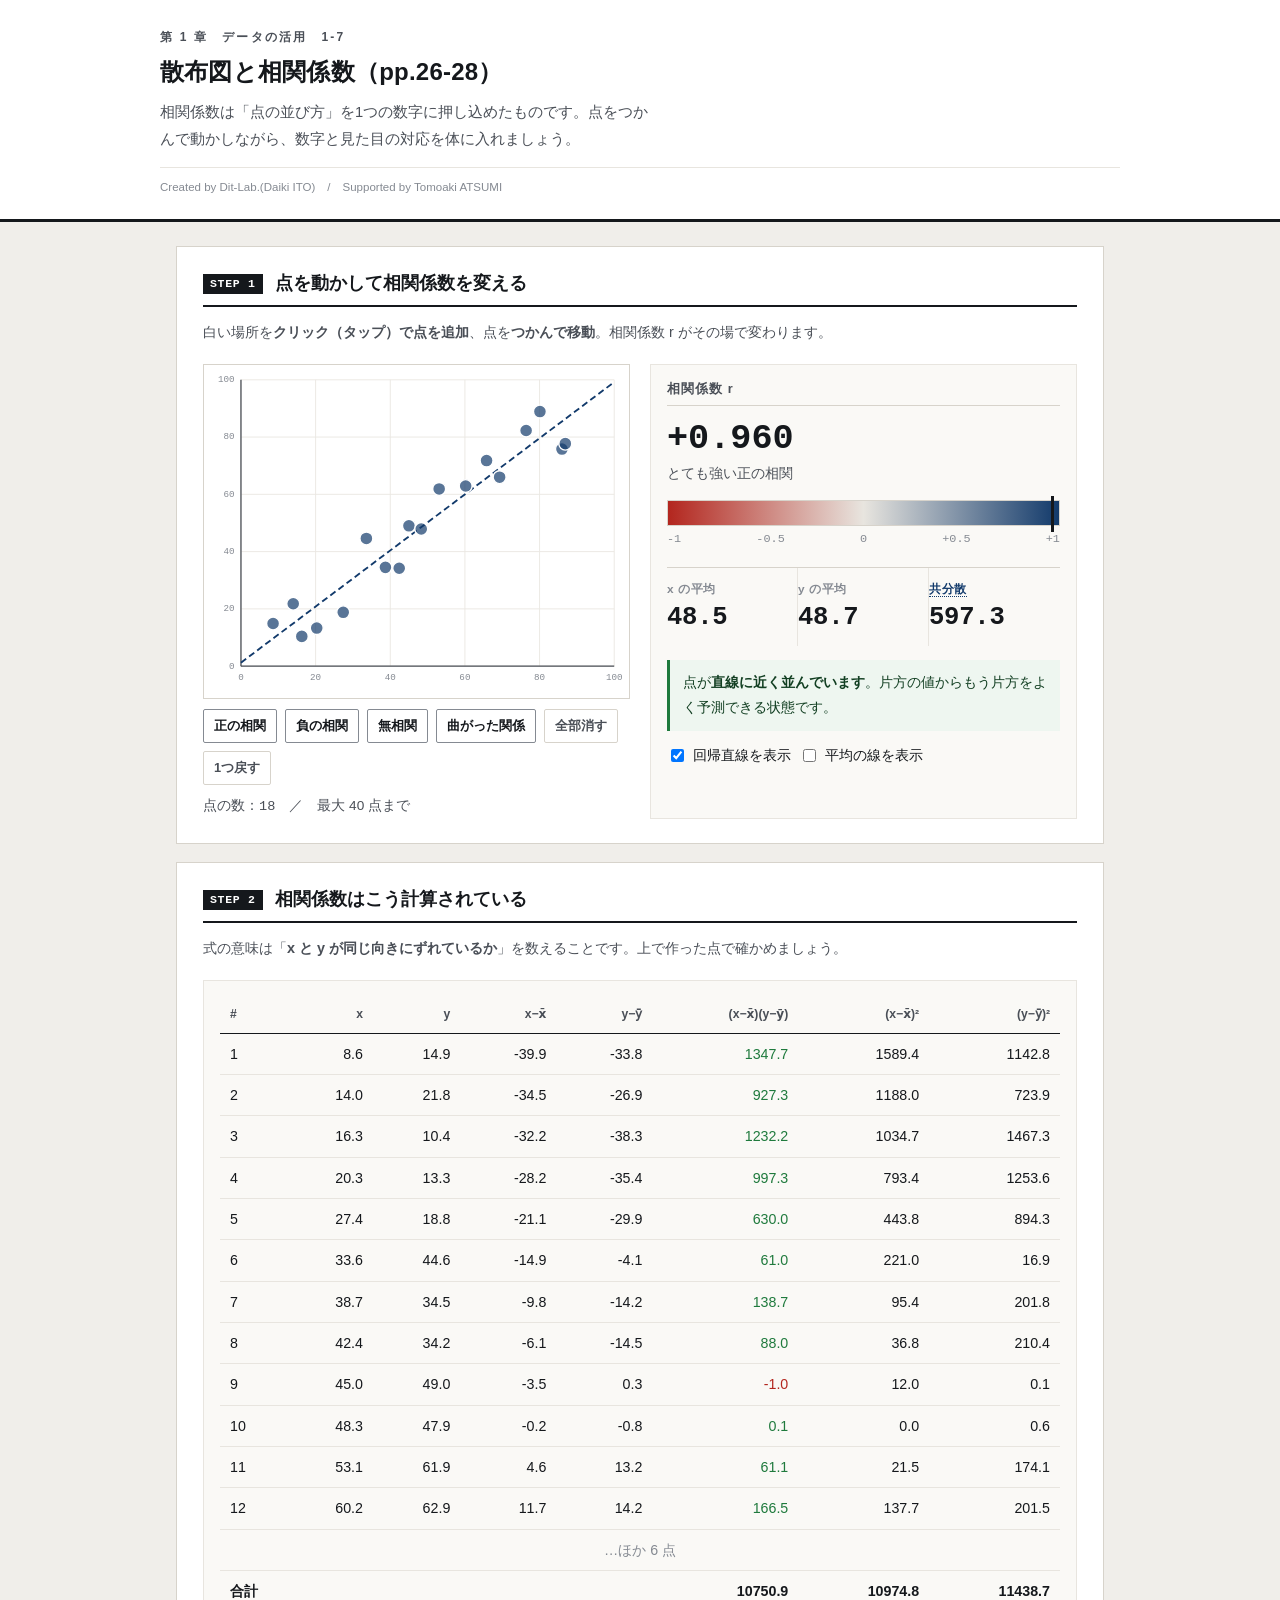
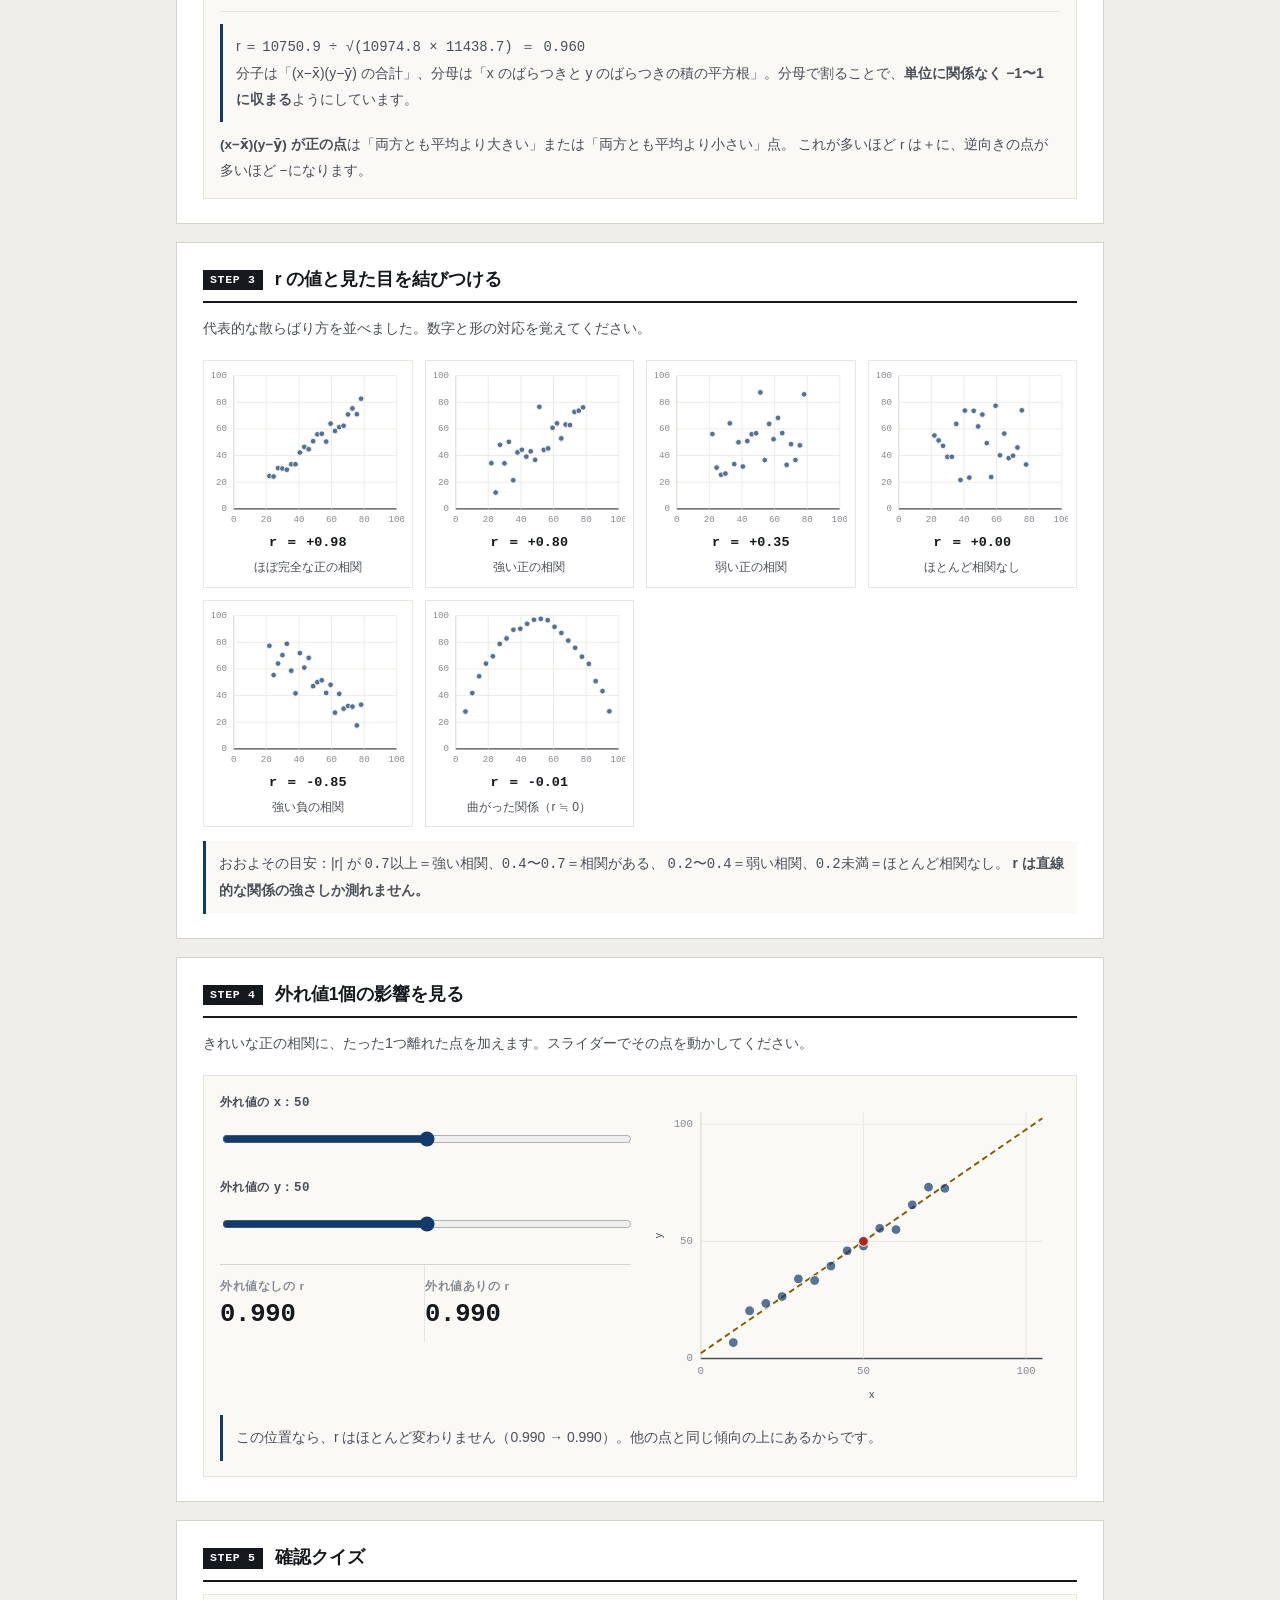
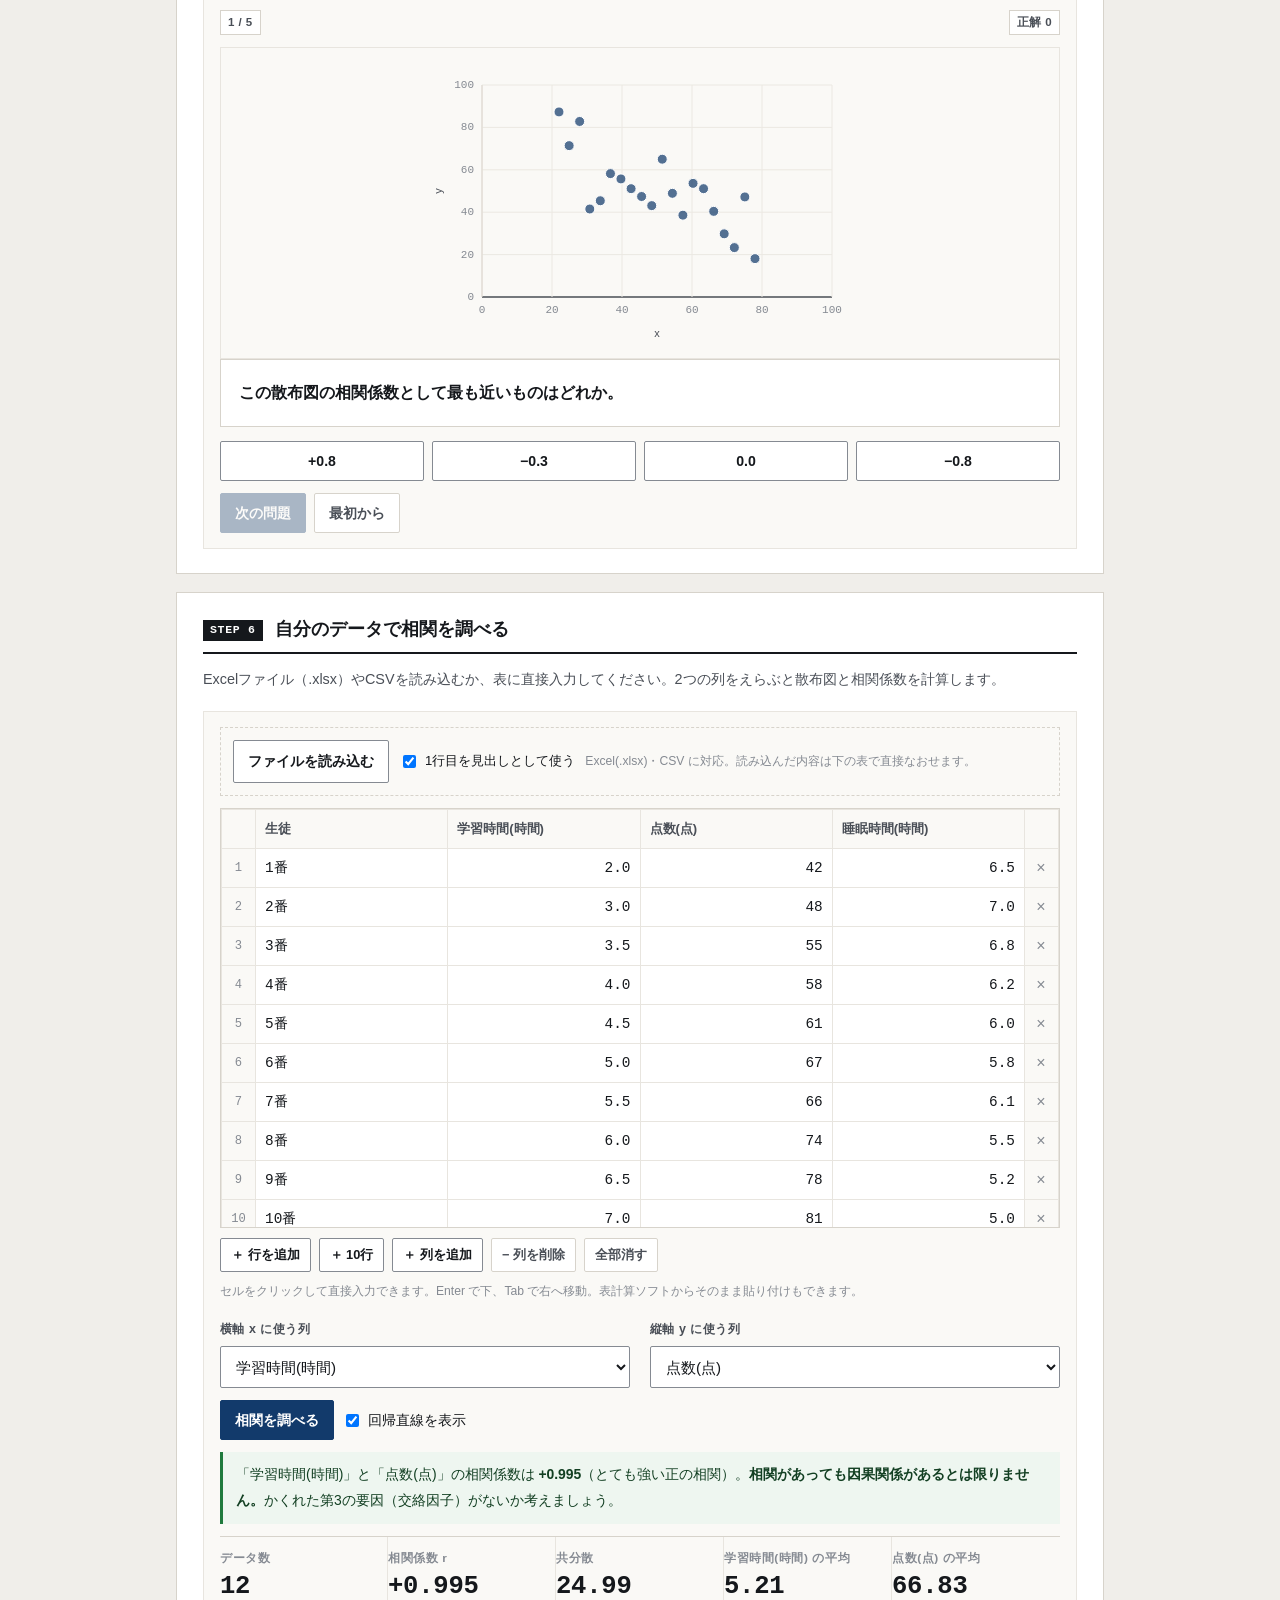
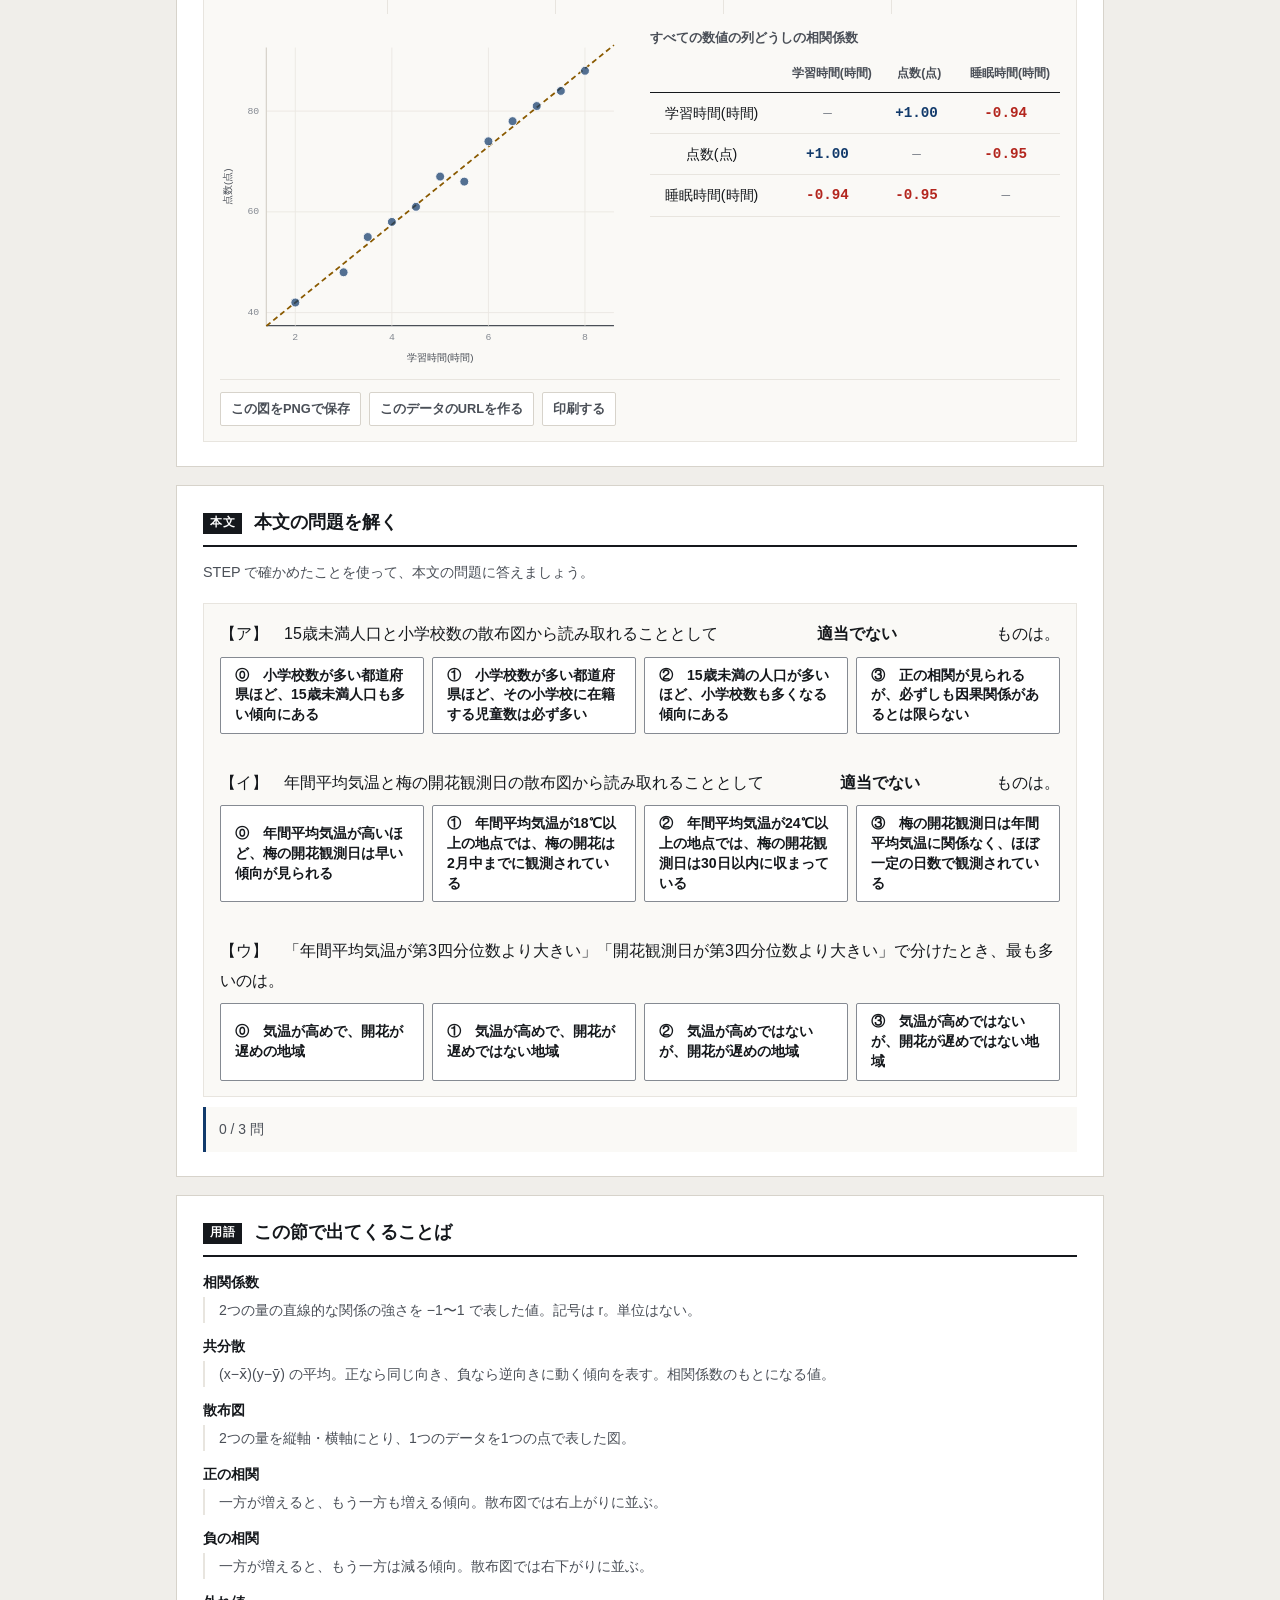
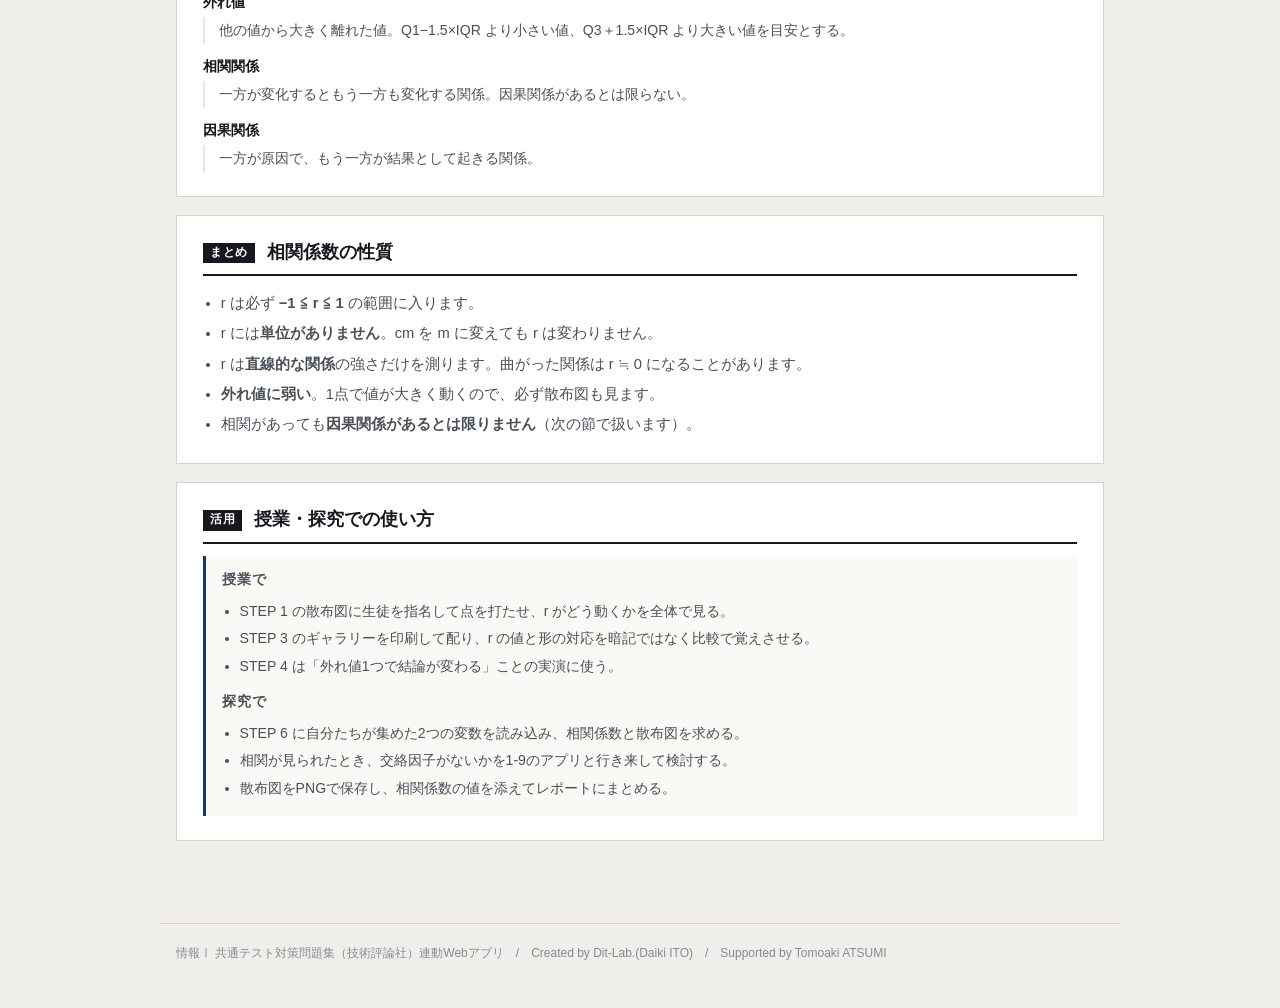
==== commit a03002a9: "chore: 不要ファイルを整理（ツールの作業ファイル・未使用JS・残骸画像） - .omc/ .serena/ __pycache__/ を削除し .gitignore に追加 - 各アプリが実際に" ====
--- a/index.html
+++ b/index.html
@@ -209,8 +209,8 @@
 
 <script src="js/tools.js?v=c07db610"></script>
 <script src="js/chart.js?v=fb6e3be1"></script>
+<script src="js/xlsx.js?v=53c47a9c"></script>
 <script src="js/grid.js?v=b72ee2f5"></script>
-<script src="js/xlsx.js?v=53c47a9c"></script>
 <script src="js/datainput.js?v=dbe2aecf"></script>
 <script src="js/terms.js?v=e9184cc4"></script>
 <script src="js/quiz.js?v=5d6779cc"></script>
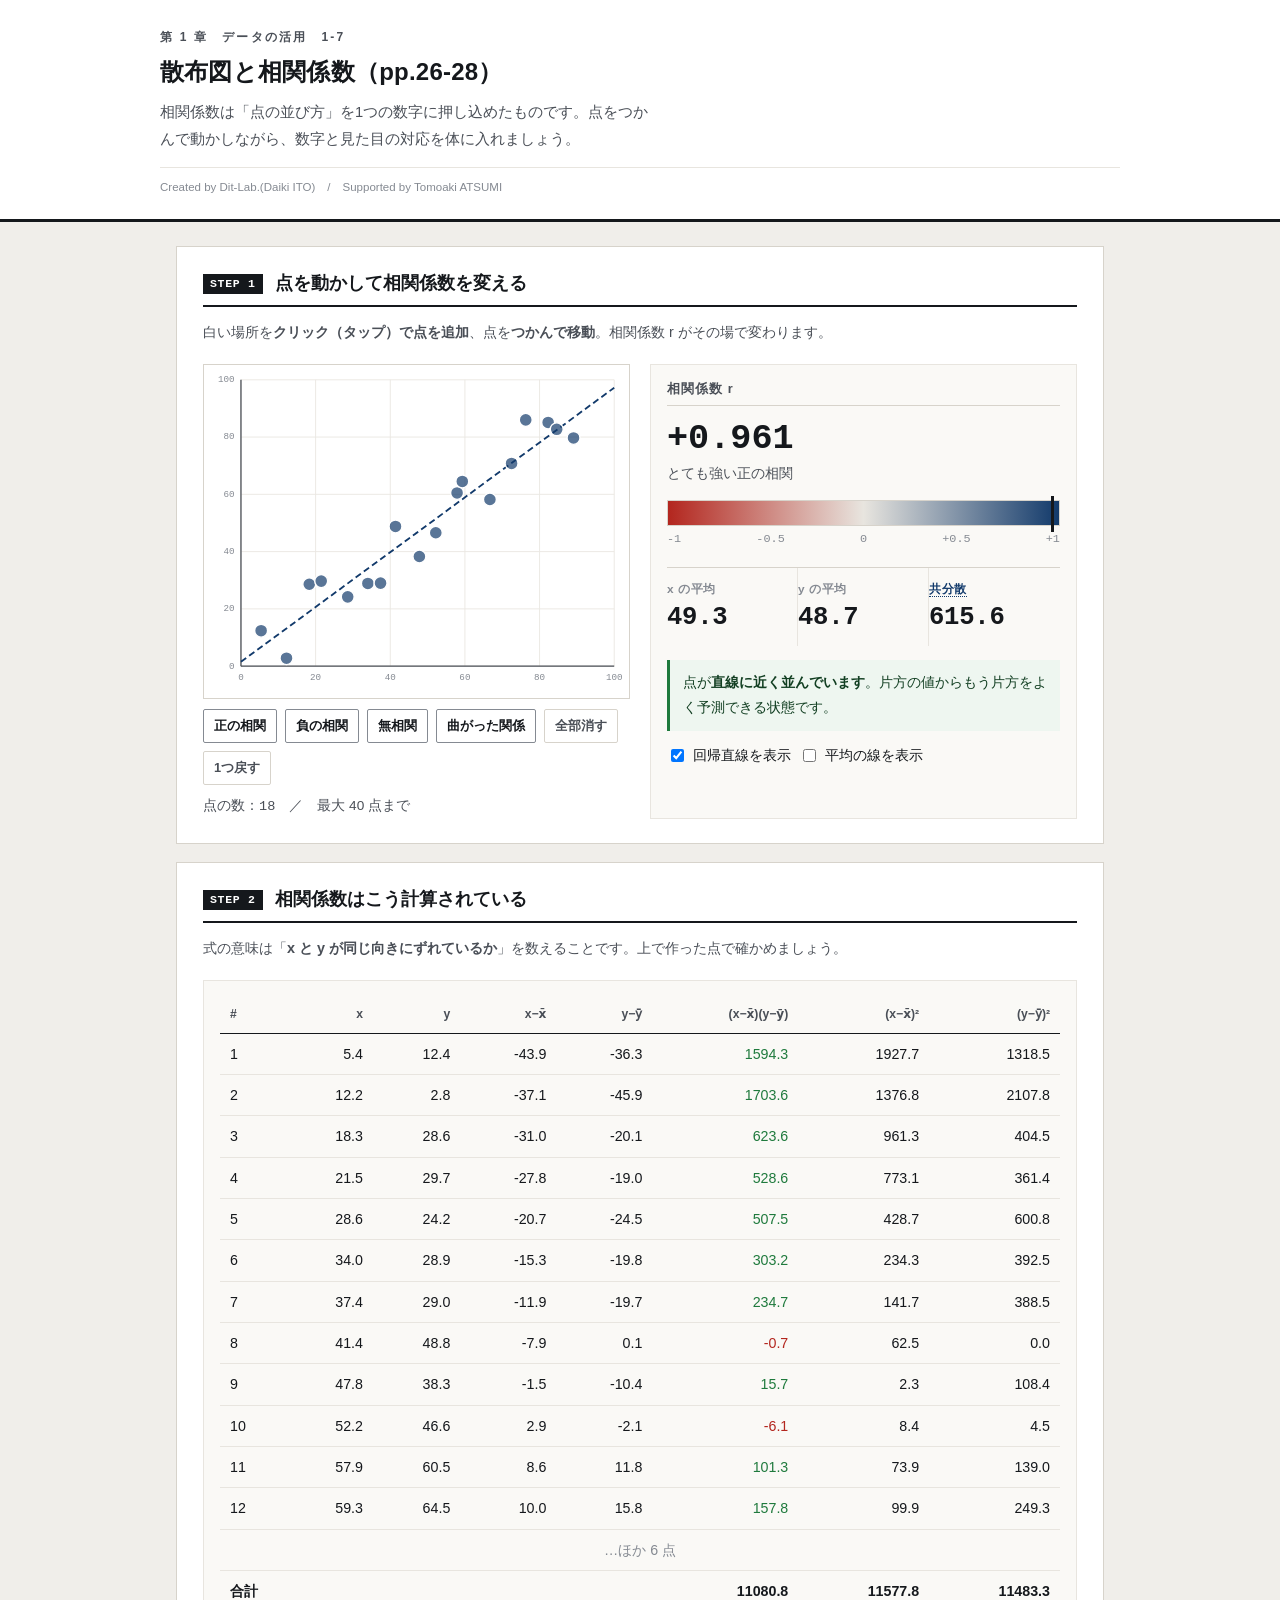
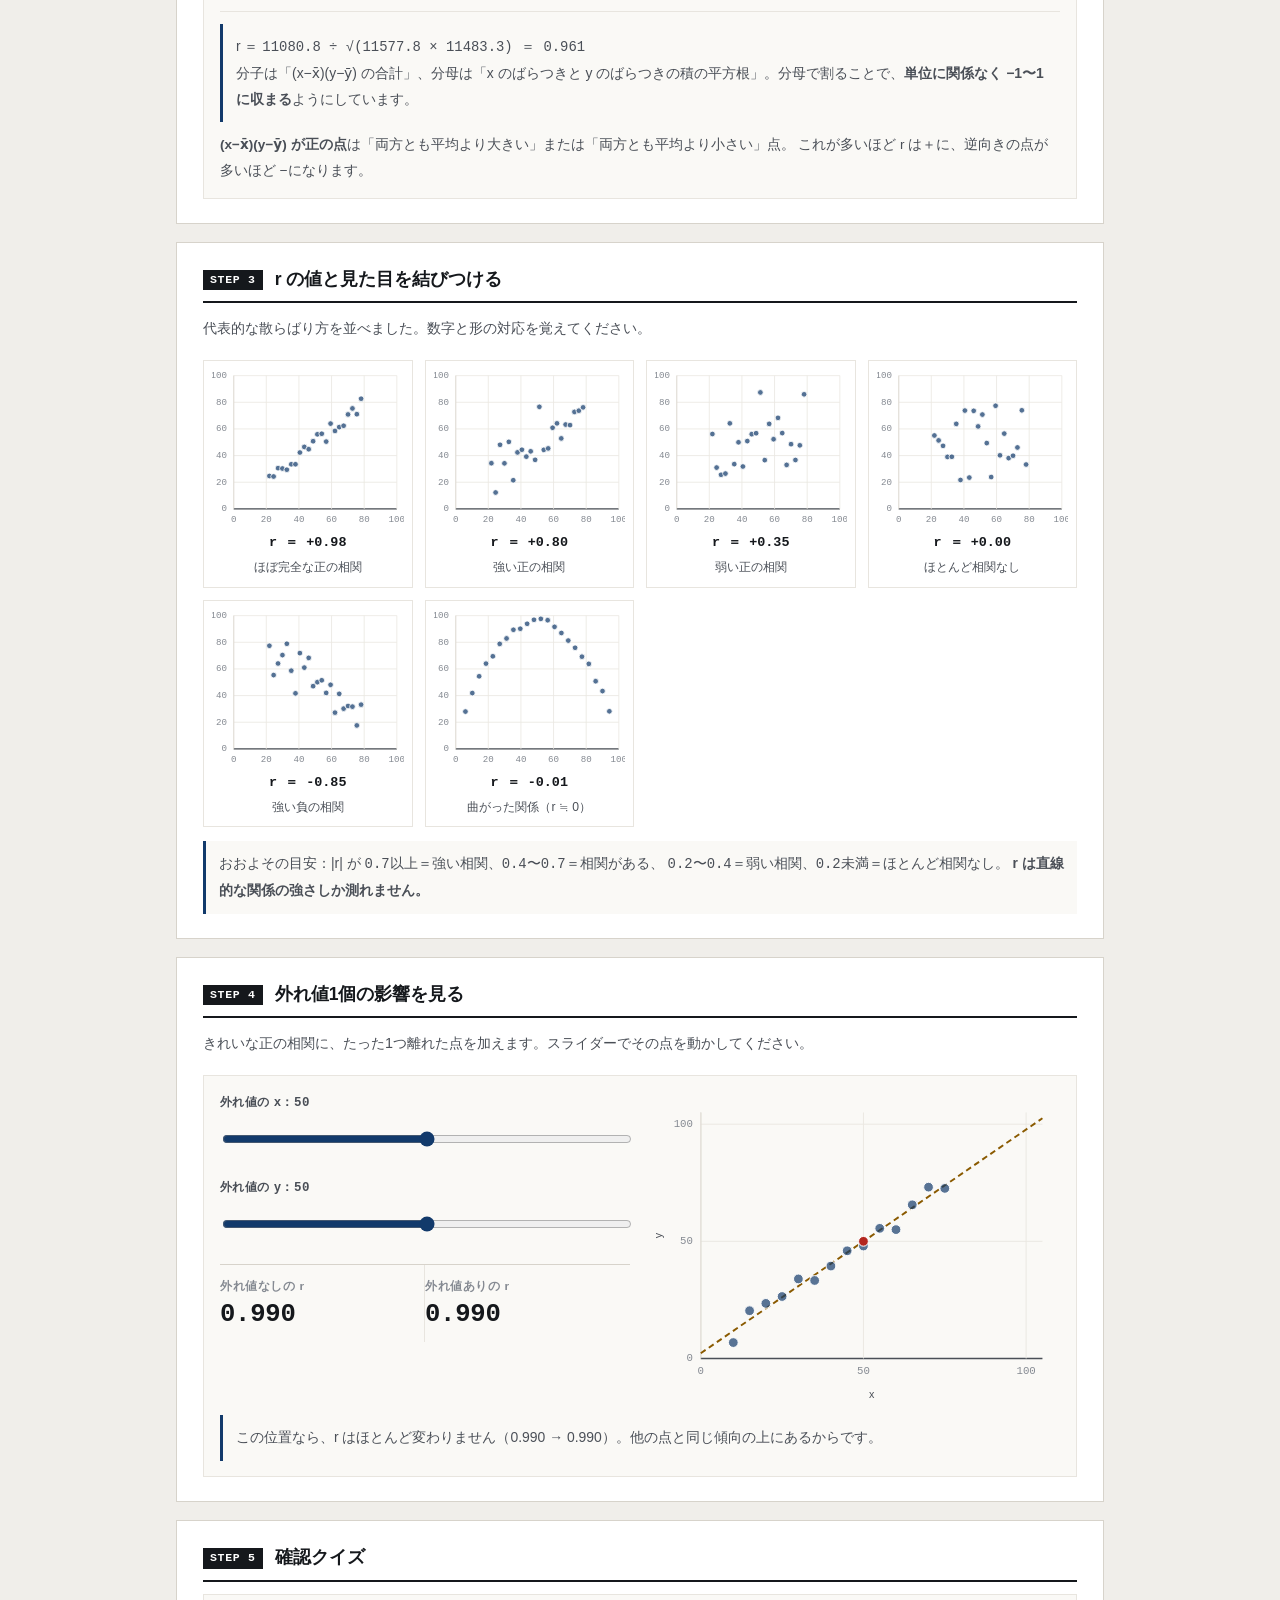
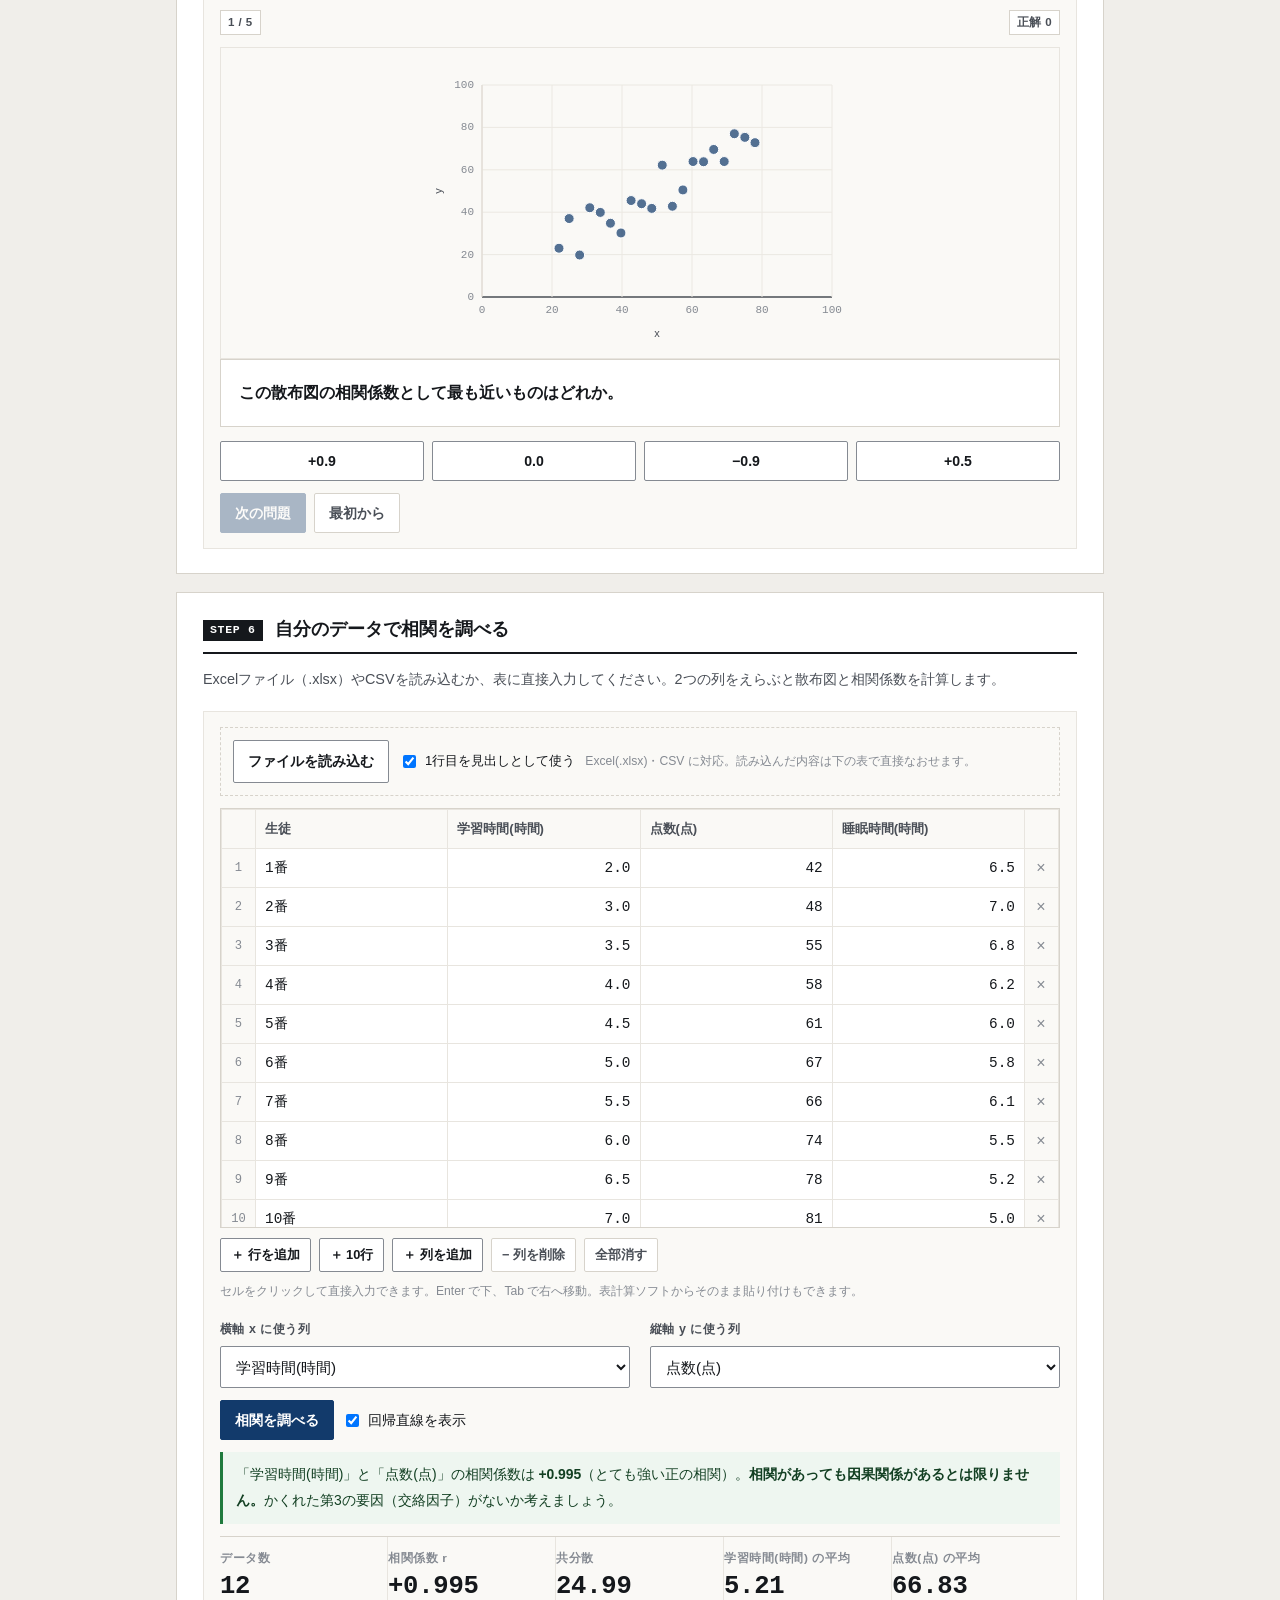
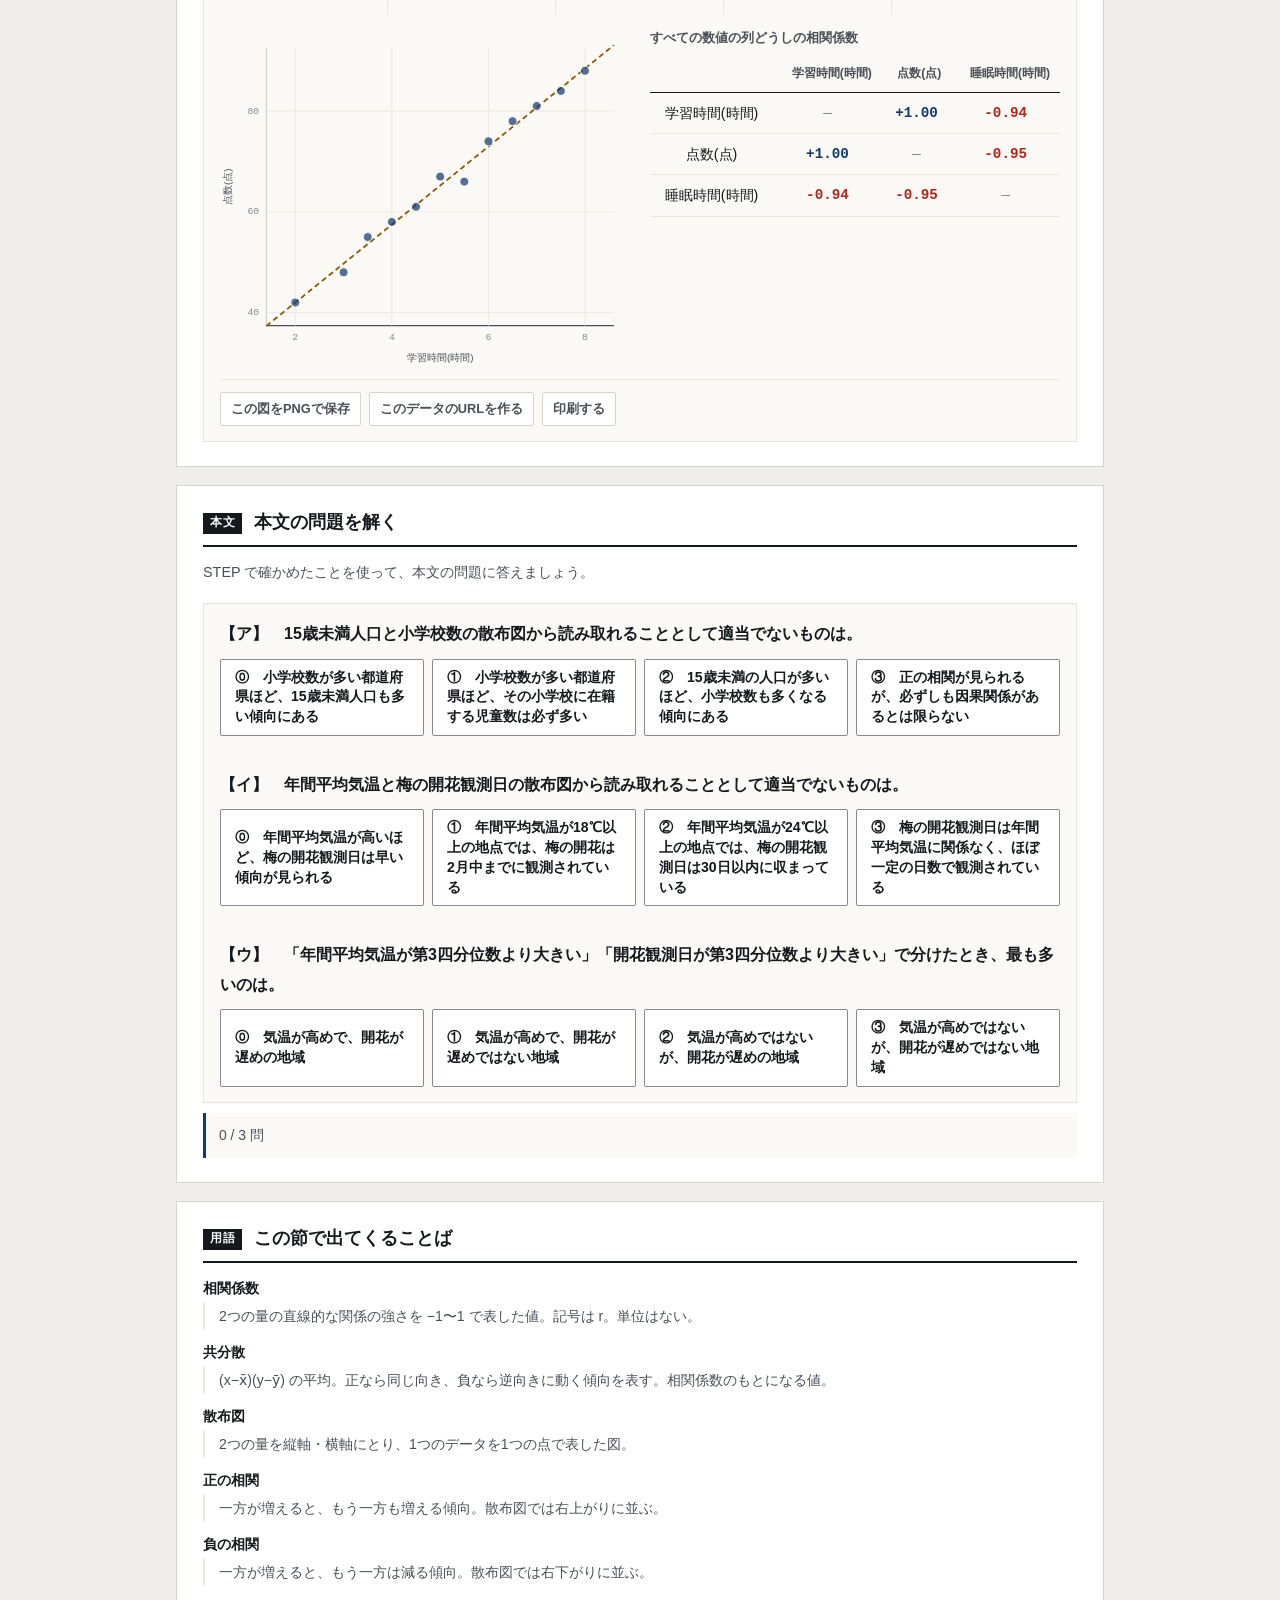
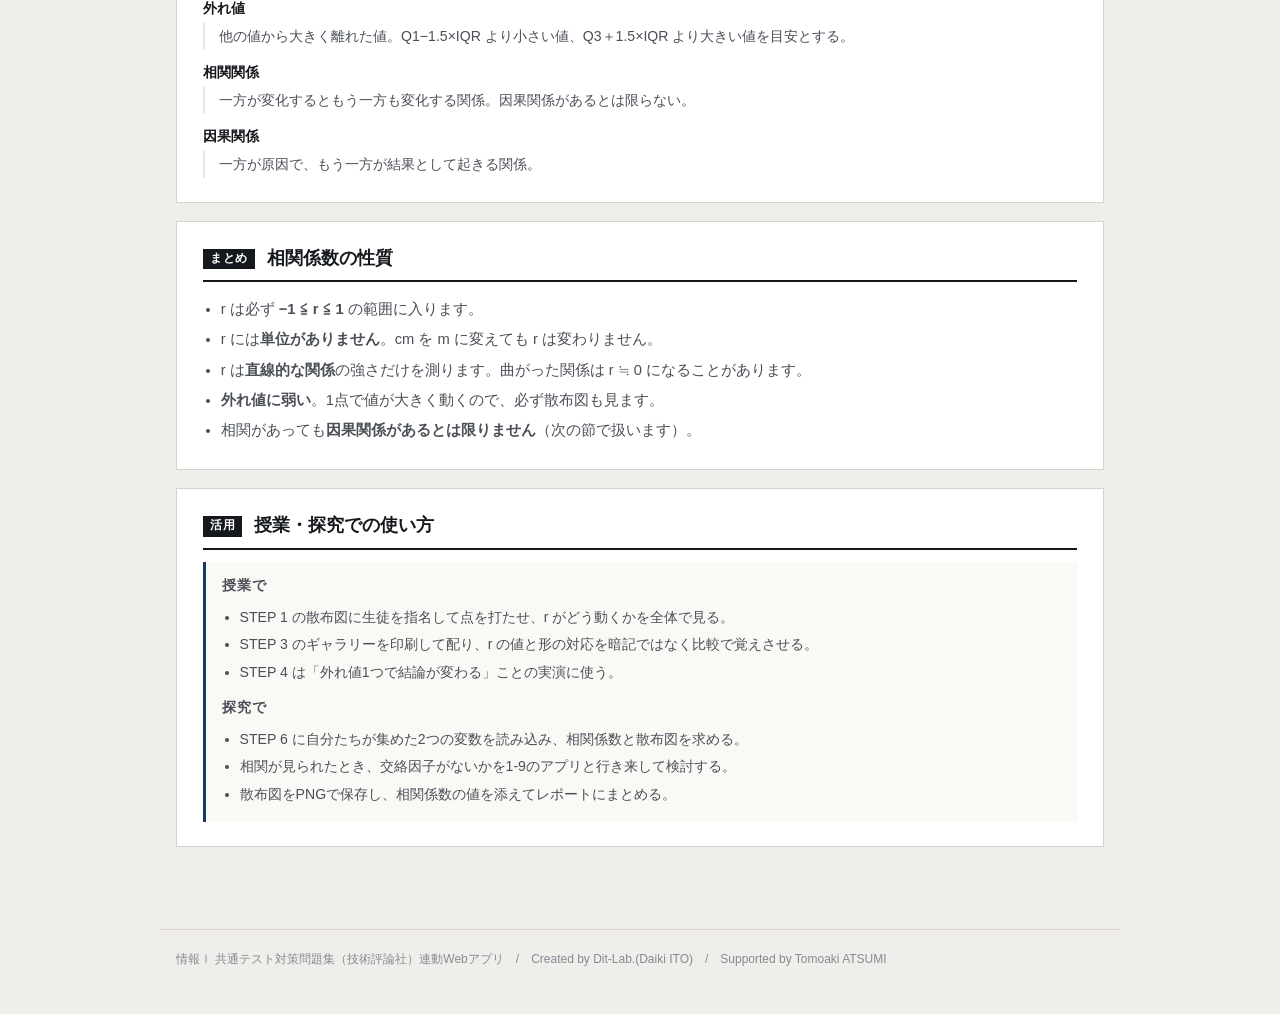
==== commit 79f5b9b4: "fix: 設問見出しのレイアウト不具合を修正（.qhead→.pq）" ====
--- a/index.html
+++ b/index.html
@@ -6,7 +6,7 @@
 <title>散布図と相関係数｜情報Ⅰ共通テスト対策問題集</title>
 <meta name="description" content="相関係数は「点の並び方」を1つの数字に押し込めたものです。点をつかんで動かしながら、数字と見た目の対応を体に入れましょう。">
 <link rel="icon" href="data:image/svg+xml,%3Csvg xmlns=%22http://www.w3.org/2000/svg%22 viewBox=%220 0 32 32%22%3E%3Crect width=%2232%22 height=%2232%22 fill=%22%2315181c%22/%3E%3Ctext x=%2216%22 y=%2222%22 font-size=%2218%22 font-family=%22monospace%22 fill=%22%23fff%22 text-anchor=%22middle%22%3E01%3C/text%3E%3C/svg%3E">
-<link rel="stylesheet" href="css/style.css?v=239696b1">
+<link rel="stylesheet" href="css/style.css?v=ea93572e">
 <link rel="stylesheet" href="css/app.css?v=954ccb42">
 </head>
 <body>
@@ -213,7 +213,7 @@
 <script src="js/grid.js?v=b72ee2f5"></script>
 <script src="js/datainput.js?v=dbe2aecf"></script>
 <script src="js/terms.js?v=e9184cc4"></script>
-<script src="js/quiz.js?v=5d6779cc"></script>
+<script src="js/quiz.js?v=13402362"></script>
 <script src="js/app.js?v=f977feae"></script>
 </body>
 </html>
--- a/css/style.css
+++ b/css/style.css
@@ -68,6 +68,7 @@
 .grid{display:grid; gap:20px}
 .grid > *{min-width:0}          /* 子の中身で列が広がるのを防ぐ */
 @media(min-width:800px){ .grid.c2{grid-template-columns:1fr 1fr} }
+@media(min-width:800px){ .grid.c21{grid-template-columns:1.45fr 1fr} }
 
 .panel{border:1px solid var(--rule-2); background:var(--paper-2); padding:15px 16px; min-width:0}
 .panel > h3{
@@ -225,7 +226,7 @@
   .dg-c, .dg-h{ min-width:110px }
 }
 @media (max-width:820px){
-  .grid.c2{grid-template-columns:1fr}
+  .grid.c2,.grid.c21{grid-template-columns:1fr}
   .dg-scroll{max-height:340px}
   .filebox{flex-direction:column; align-items:stretch}
   .filebox .sel{max-width:100%}
@@ -267,3 +268,13 @@
   cursor:pointer; font-size:.88rem; max-width:100%; text-align:left; font-family:inherit; color:var(--ink)}
 .cards .c:hover{background:var(--warn-bg)}
 .cards .c.used{opacity:.35; pointer-events:none}
+
+/* --- 予想してから実行 --- */
+.pmark{display:inline-block; background:var(--accent); color:#fff; font-size:.7rem; font-weight:700;
+  letter-spacing:.08em; padding:2px 7px; border-radius:2px; margin-right:8px; vertical-align:2px}
+input.pin{font-size:1.05rem; padding:7px 10px; border:1px solid var(--rule); border-radius:3px;
+  width:9em; max-width:100%; background:#fff}
+.btn-row .unit{color:var(--muted); font-size:.9rem}
+.choice4 .btn.on{border-color:var(--accent); box-shadow:inset 0 0 0 1px var(--accent); font-weight:700}
+/* 設問文の見出し（flex ではなく通常の段落。.qhead は左右振り分け用なので用途が別） */
+.pq{margin:0 0 10px; font-weight:700; line-height:1.85}
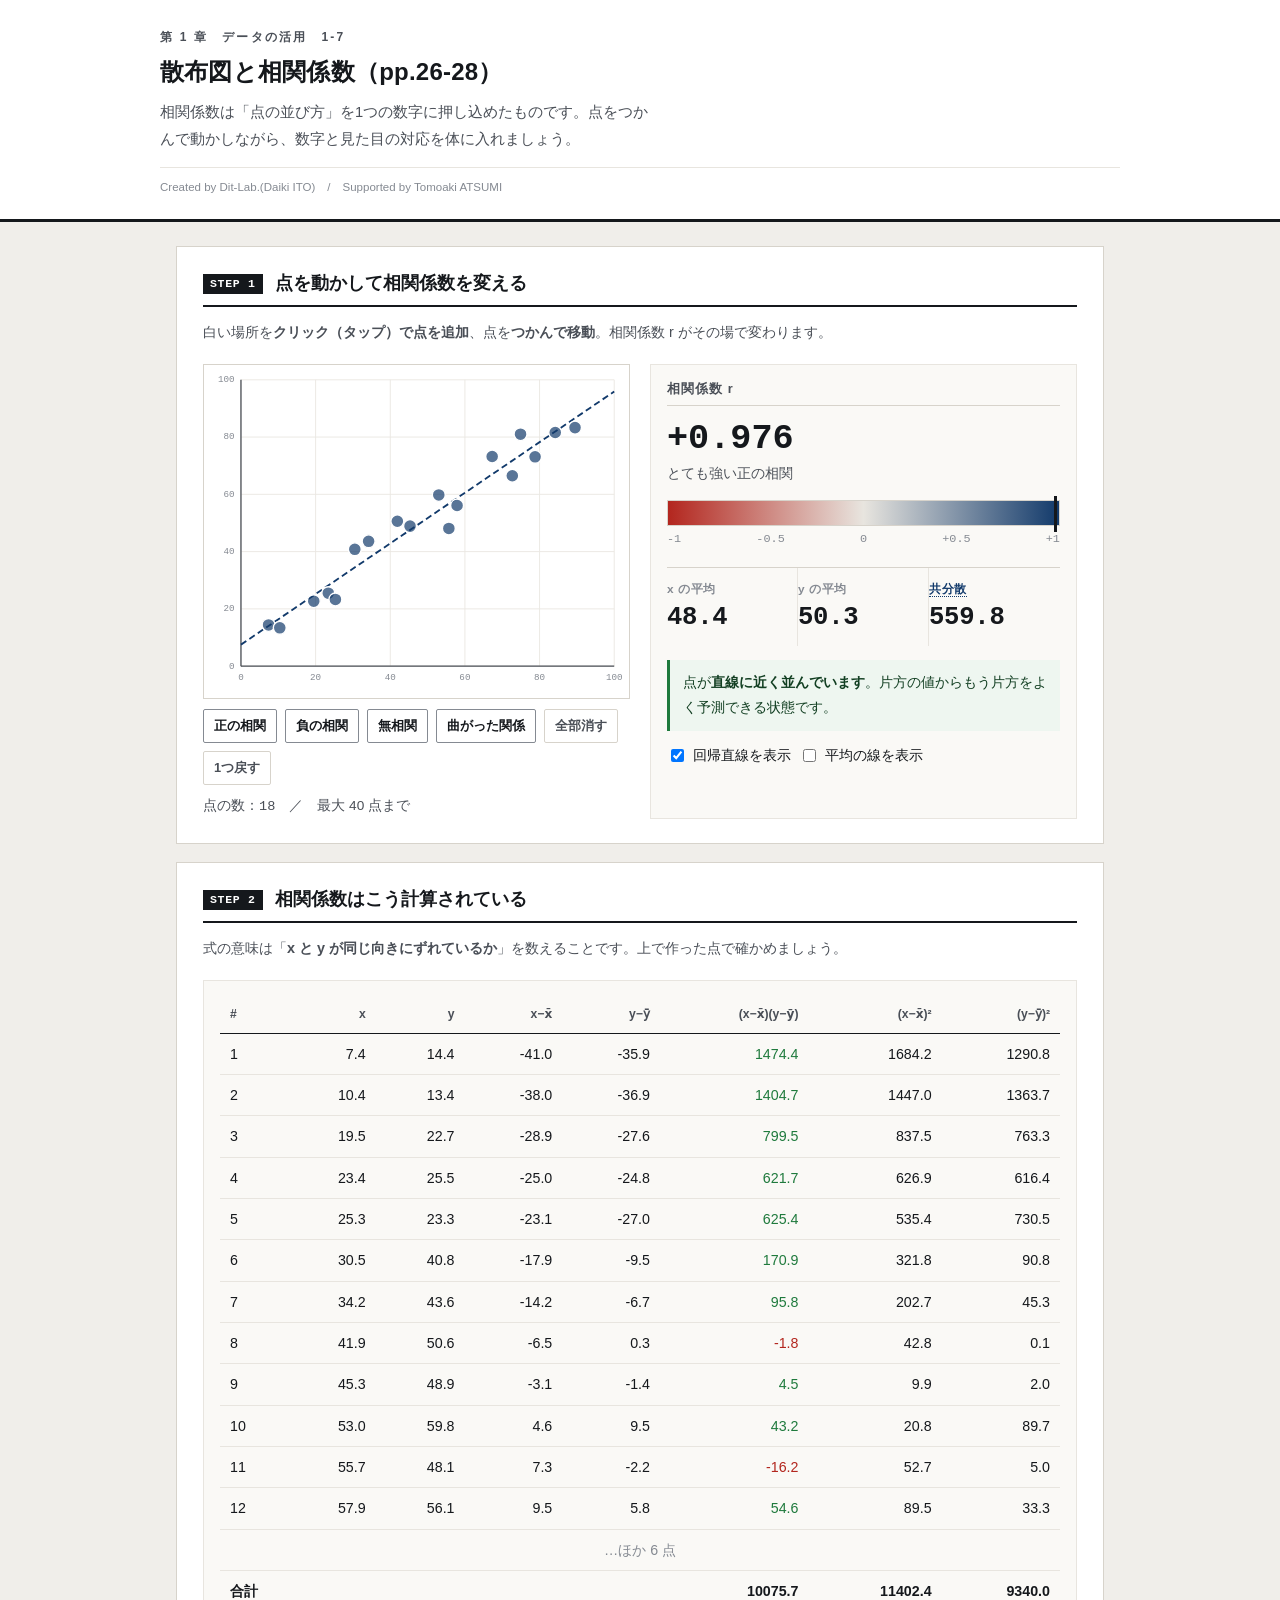
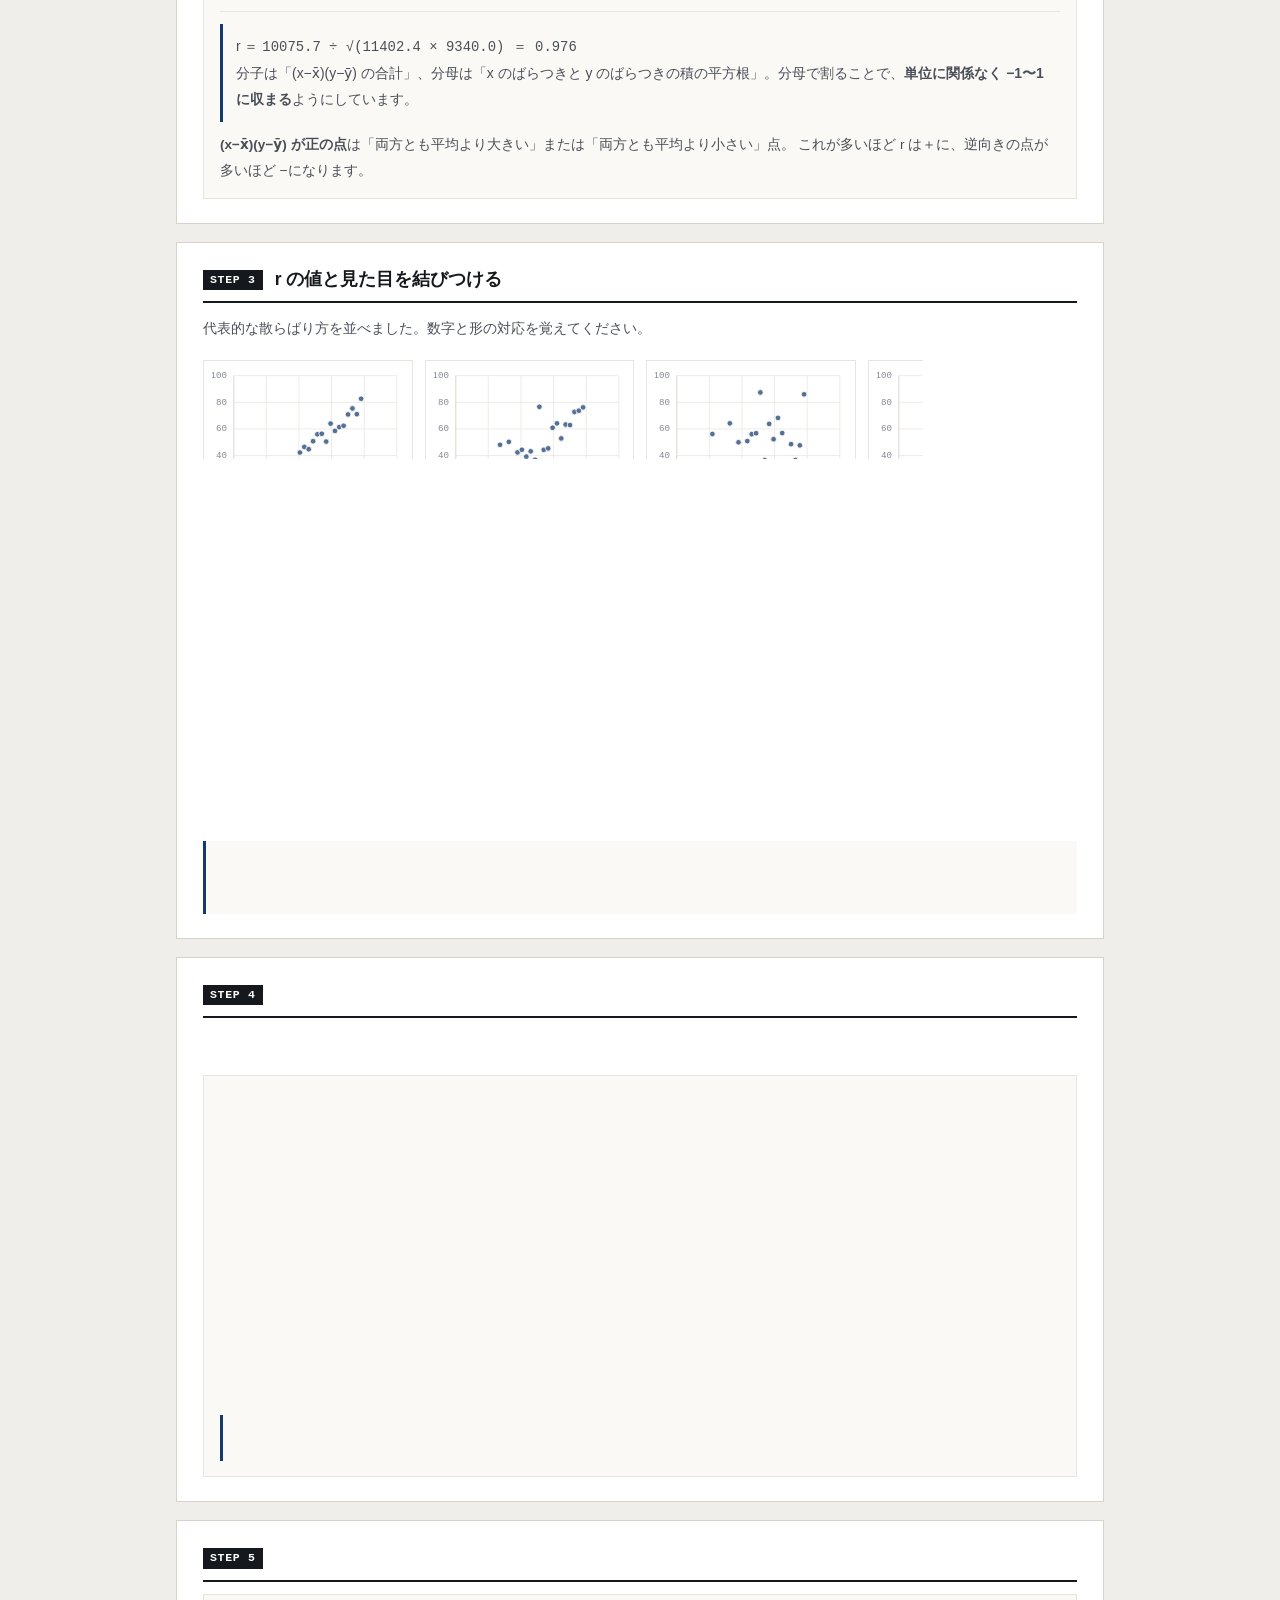
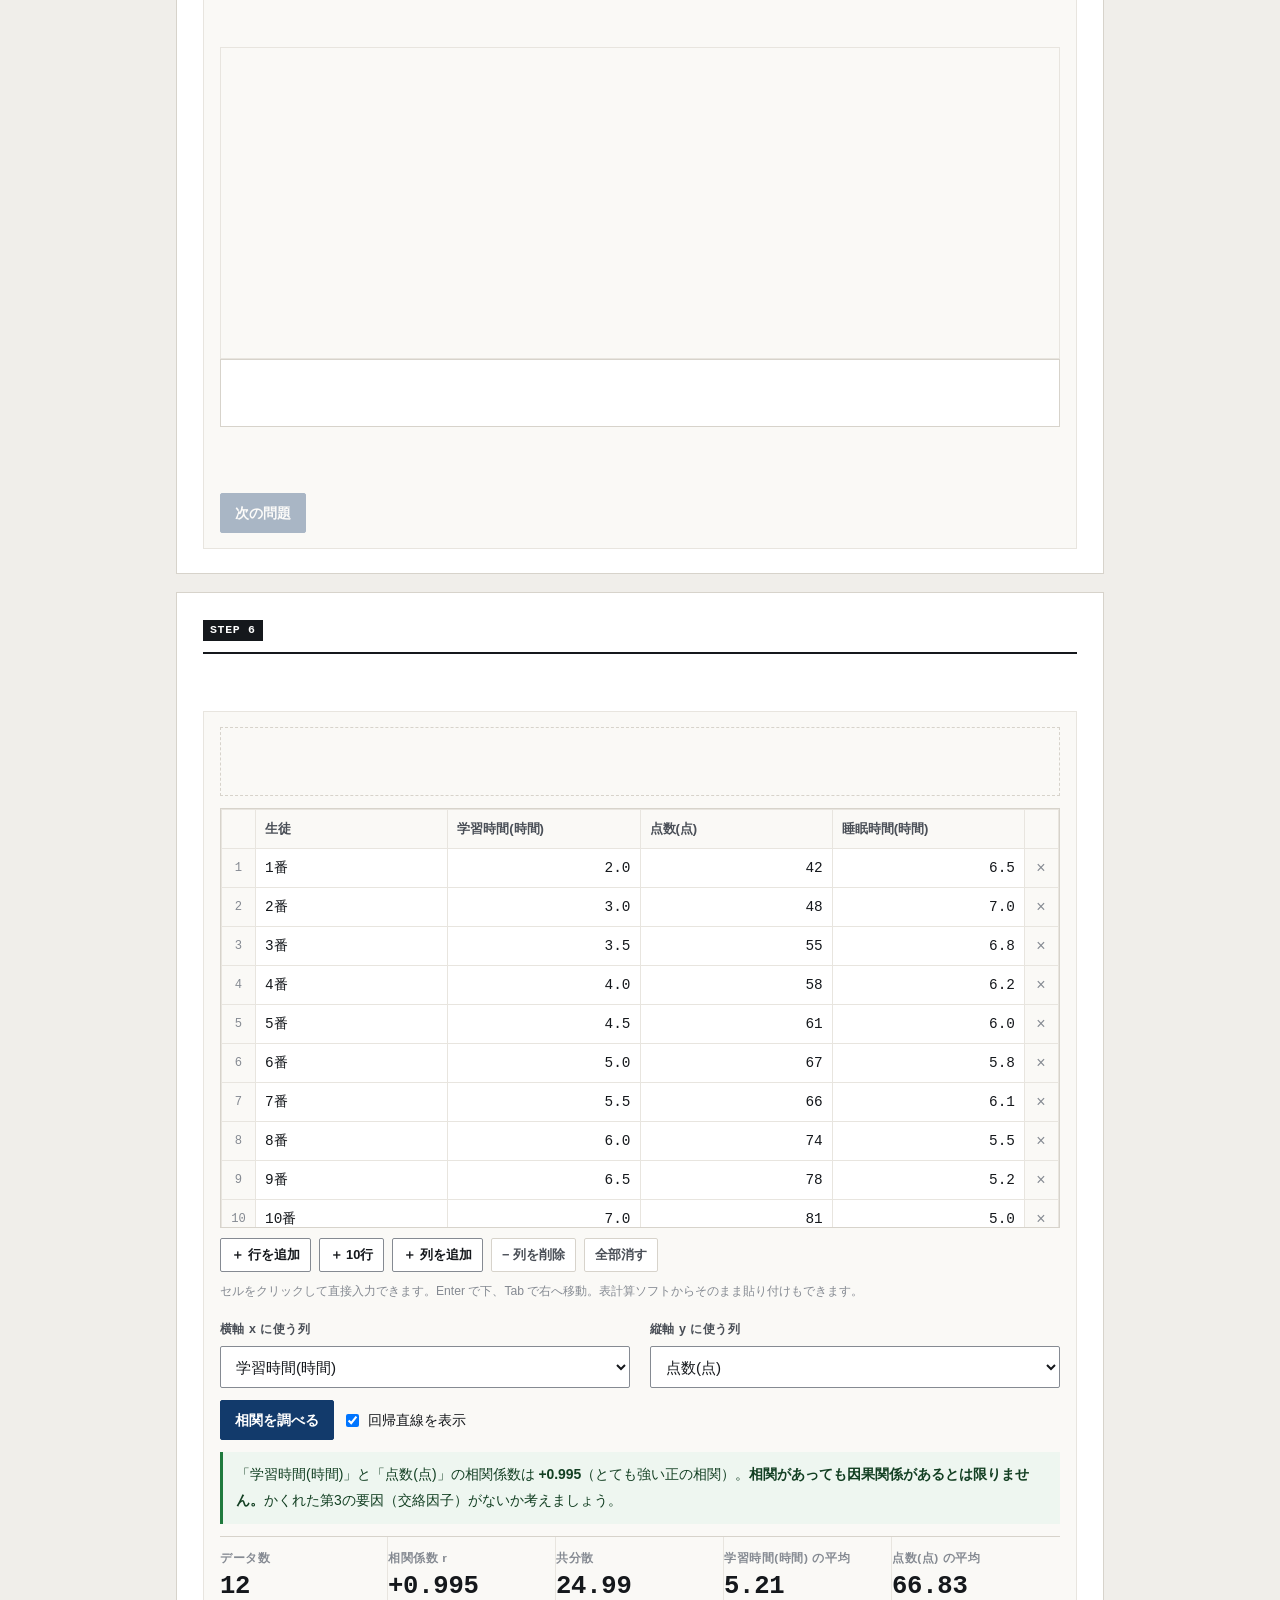
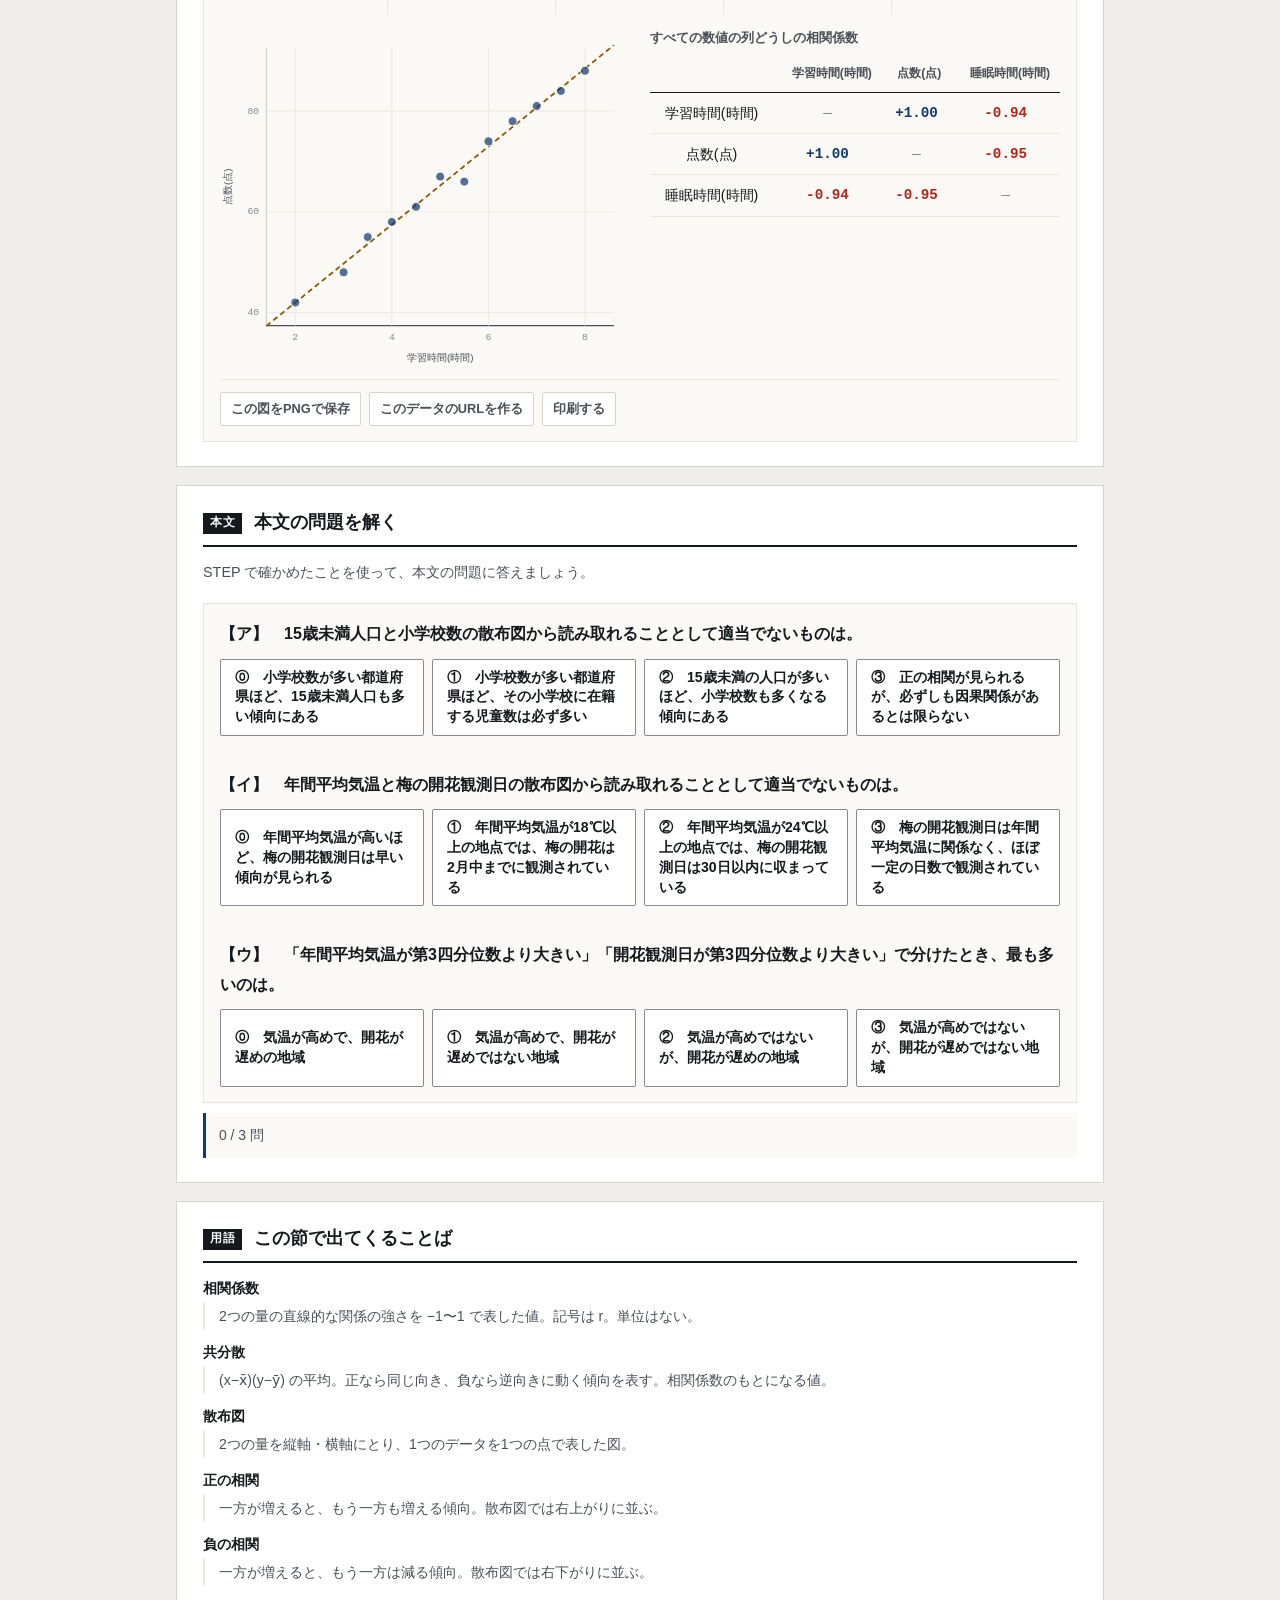
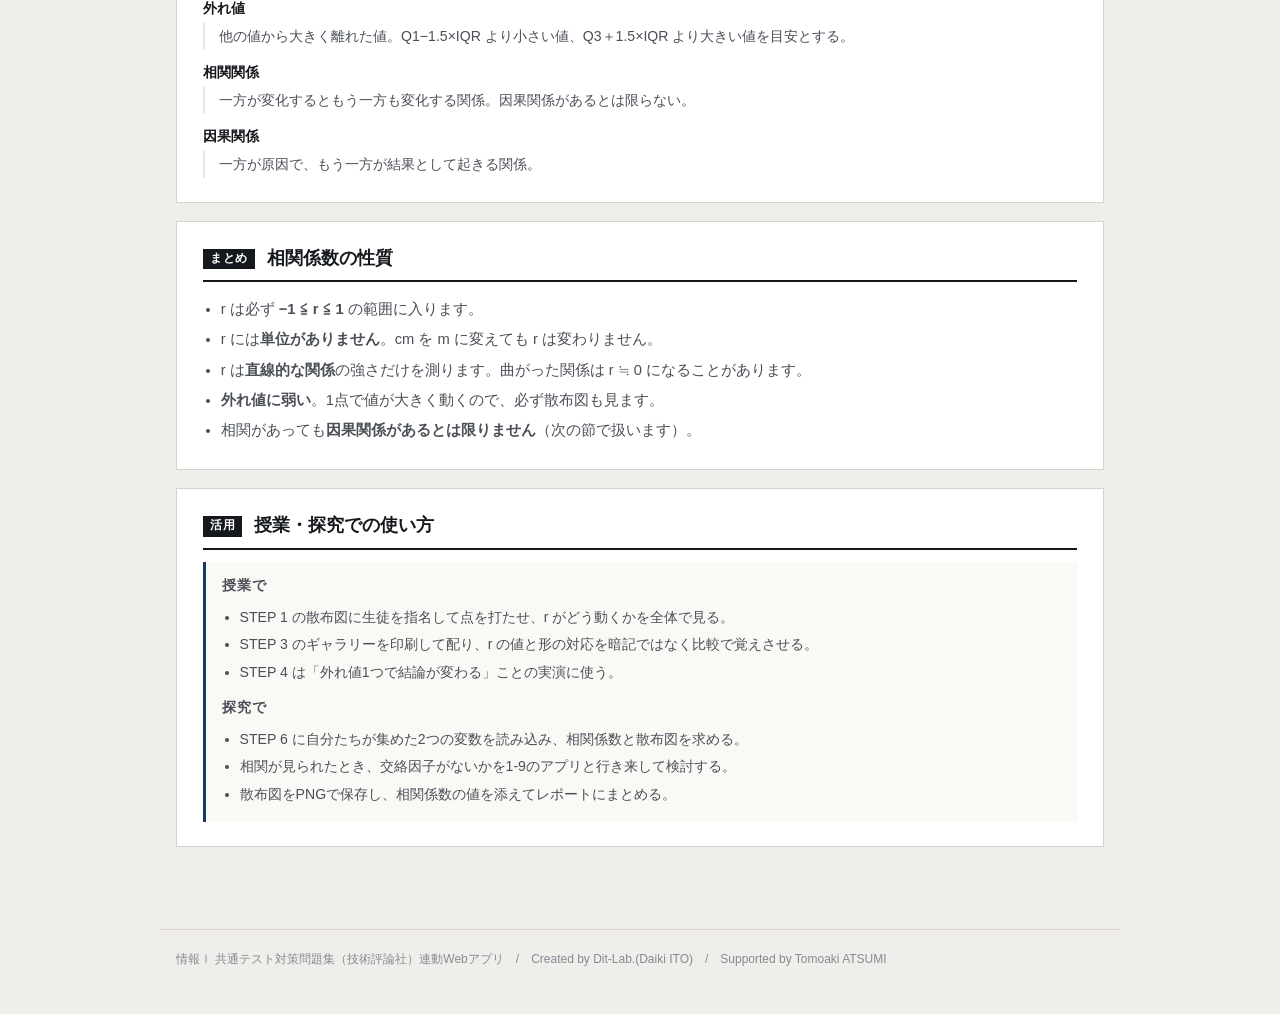
==== commit b89b5d76: "fix: 解説文が折り返さず画面からはみ出す場合がある不具合を修正" ====
--- a/index.html
+++ b/index.html
@@ -6,7 +6,7 @@
 <title>散布図と相関係数｜情報Ⅰ共通テスト対策問題集</title>
 <meta name="description" content="相関係数は「点の並び方」を1つの数字に押し込めたものです。点をつかんで動かしながら、数字と見た目の対応を体に入れましょう。">
 <link rel="icon" href="data:image/svg+xml,%3Csvg xmlns=%22http://www.w3.org/2000/svg%22 viewBox=%220 0 32 32%22%3E%3Crect width=%2232%22 height=%2232%22 fill=%22%2315181c%22/%3E%3Ctext x=%2216%22 y=%2222%22 font-size=%2218%22 font-family=%22monospace%22 fill=%22%23fff%22 text-anchor=%22middle%22%3E01%3C/text%3E%3C/svg%3E">
-<link rel="stylesheet" href="css/style.css?v=ea93572e">
+<link rel="stylesheet" href="css/style.css?v=1b60c856">
 <link rel="stylesheet" href="css/app.css?v=954ccb42">
 </head>
 <body>
--- a/css/style.css
+++ b/css/style.css
@@ -118,7 +118,7 @@
 table.tbl thead th{border-bottom:1.5px solid var(--ink); font-size:.76rem; color:var(--ink-2); font-weight:700; white-space:nowrap}
 .tbl-scroll{overflow-x:auto; -webkit-overflow-scrolling:touch; max-width:100%}
 
-.note{padding:10px 13px; font-size:.87rem; border-left:3px solid var(--ink-3); background:var(--paper-2)}
+.note{padding:10px 13px; font-size:.87rem; border-left:3px solid var(--ink-3); background:var(--paper-2); overflow-wrap:break-word; word-break:break-word}
 .note.ok{background:var(--ok-bg); border-left-color:var(--ok); color:#123f22}
 .note.ng{background:var(--ng-bg); border-left-color:var(--ng); color:#6d1a15}
 .note.info{background:var(--paper-2); border-left-color:var(--accent); color:var(--ink-2)}
